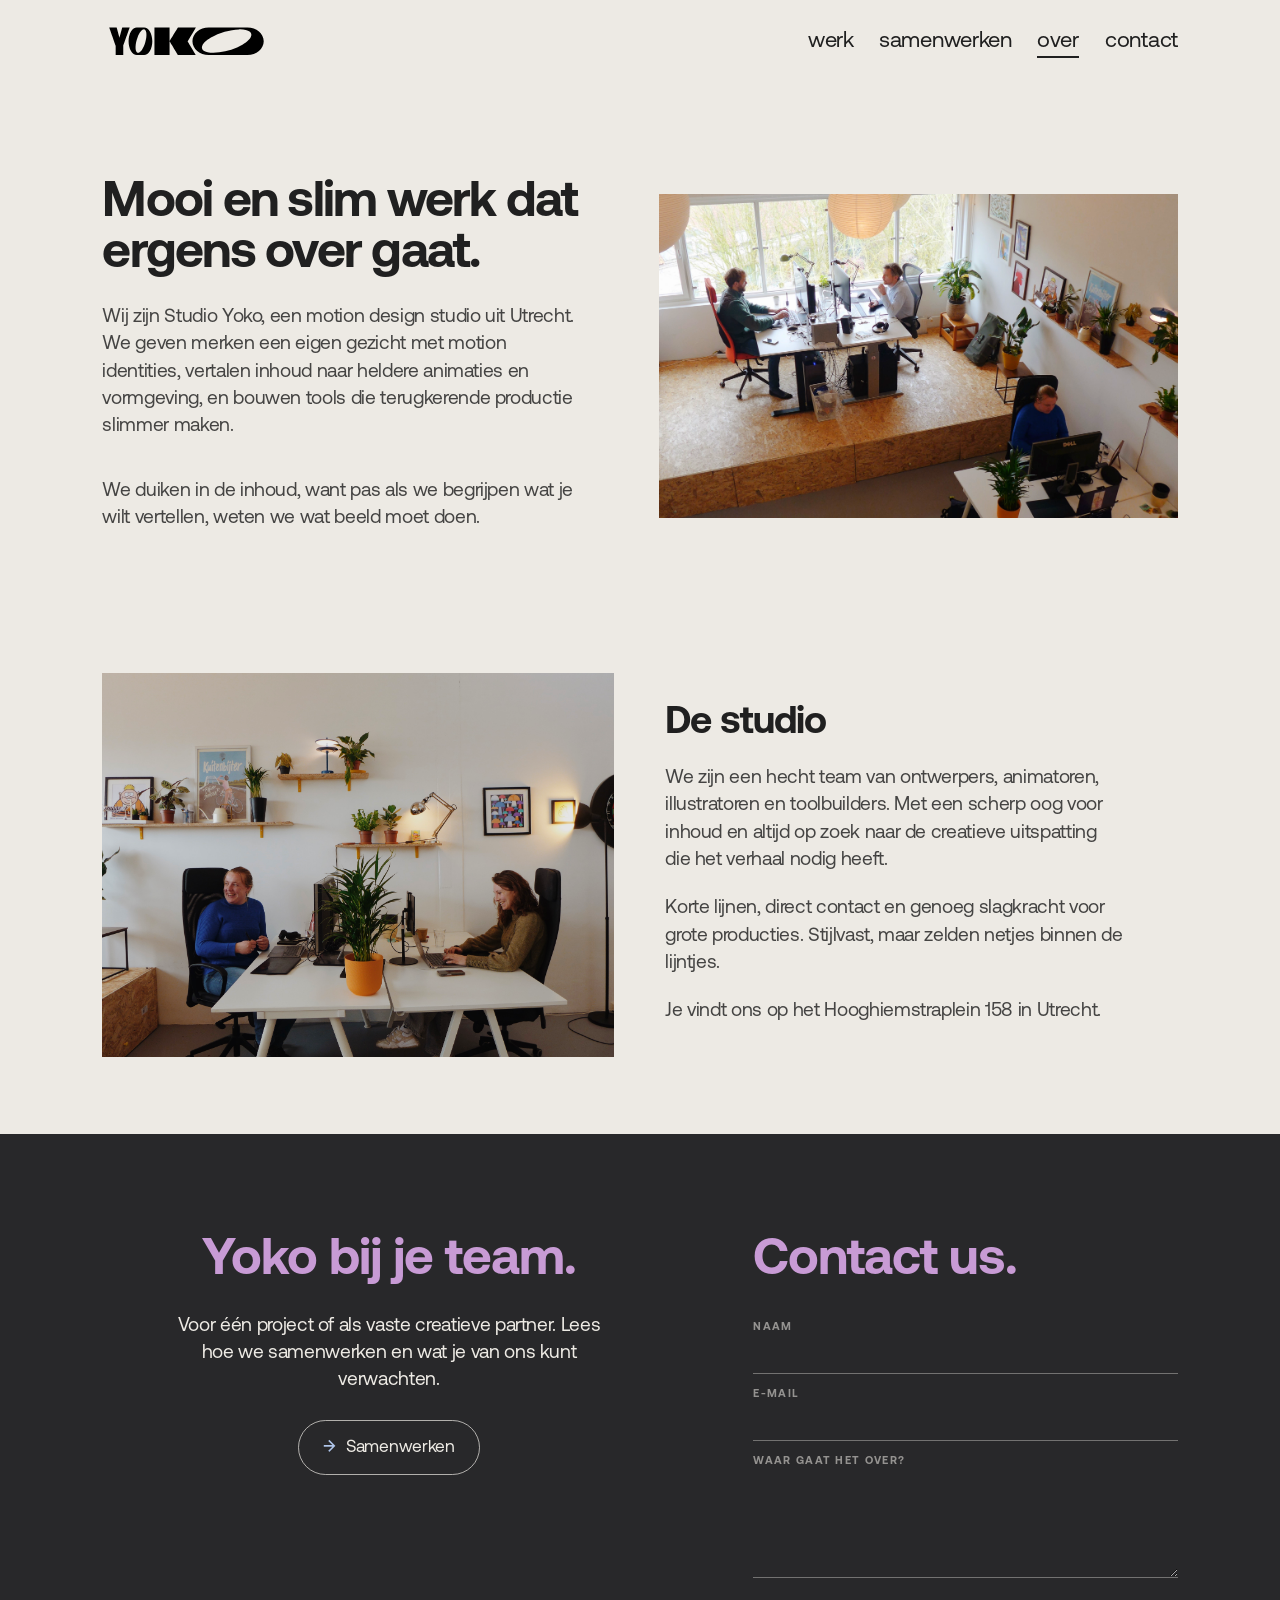
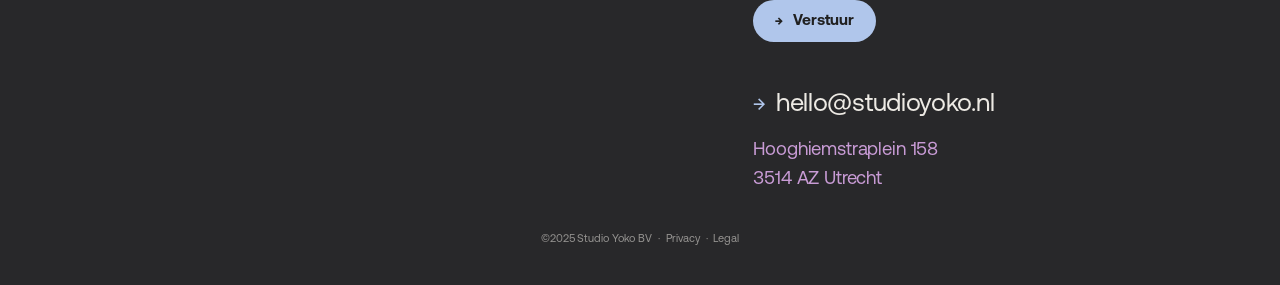
==== about.html @ 3f26e312 "Update About copy and restore shared reading size" ====
<!DOCTYPE html>
<html lang="nl">
<head>
    <meta charset="UTF-8">
    <meta name="viewport" content="width=device-width, initial-scale=1.0">
    <title>Over — Studio Yoko</title>
    <meta name="description" content="Studio Yoko is een motion design studio uit Utrecht. We maken motion identities, animaties, vormgeving en tools. Mooi en slim werk dat ergens over gaat.">
    <link rel="icon" type="image/svg+xml" href="assets/favicon.svg">
    <link rel="icon" type="image/png" href="assets/favicon.png">
    <link rel="apple-touch-icon" href="assets/apple-touch-icon.png">
    <link rel="stylesheet" href="css/style.css?v=180">
</head>
<body class="page--studio">

    <!-- ===== NAVIGATIE ===== -->
    <nav class="nav" id="nav">
        <a href="index.html" class="nav__logo"><div class="nav__logo-ani" id="navLogoAni" role="img" aria-label="Studio Yoko"></div></a>
        <div class="nav__links">
            <a href="work.html">werk</a>
            <a href="samenwerken.html">samenwerken</a>
            <a href="about.html" class="nav__link--active">over</a>
            <a href="index.html#contact">contact</a>
        </div>
        <button class="nav__toggle" id="navToggle" aria-label="Menu" aria-expanded="false"><span></span><span></span><span></span></button>
    </nav>

    <!-- ===== INTRO MET STUDIOCARROUSEL ===== -->
    <section class="reel-sub reel-sub--intro about-carousel-intro about-intro js-fade">
        <div class="reel-sub__left">
            <div class="reel-sub__intro-text">
                <h1 class="about-intro__lead">Mooi en slim werk dat ergens over gaat.</h1>
                <p>Wij zijn Studio Yoko, een motion design studio uit Utrecht. We geven merken een eigen gezicht met motion identities, vertalen inhoud naar heldere animaties en vormgeving, en bouwen tools die terugkerende productie slimmer maken.</p>
                <p>We duiken in de inhoud, want pas als we begrijpen wat je wilt vertellen, weten we wat beeld moet doen.</p>
            </div>
        </div>
        <div class="intro-collage" id="introSlideshow" aria-hidden="true">
            <img class="intro-collage__bg intro-collage__bg--saturated is-active" src="assets/team-01.jpg" alt="Studio Yoko">
            <img class="intro-collage__bg" src="assets/team-02-new.png" alt="">
            <img class="intro-collage__bg" src="assets/team-03.jpg" alt="">
            <img class="intro-collage__bg" src="assets/studio-interior-2026.png" alt="Studio Yoko werkruimte">
        </div>
    </section>

    <!-- ===== OVER STUDIO YOKO ===== -->
    <section class="studio">
        <!-- Studio Yoko: het team + waar je ons vindt -->
        <div class="studio__split js-fade">
            <div class="studio__split-img">
                <img src="assets/about-02.jpg" alt="Studio Yoko team aan het werk">
            </div>
            <div class="studio__split-text">
                <h2 class="studio__h2">De studio</h2>
                <div class="studio__body">
                    <p>We zijn een hecht team van ontwerpers, animatoren, illustratoren en toolbuilders. Met een scherp oog voor inhoud en altijd op zoek naar de creatieve uitspatting die het verhaal nodig heeft.</p>
                    <p>Korte lijnen, direct contact en genoeg slagkracht voor grote producties. Stijlvast, maar zelden netjes binnen de lijntjes.</p>
                    <p>Je vindt ons op het Hooghiemstraplein 158 in Utrecht.</p>
                </div>
            </div>
        </div>
    </section>

    <!-- ===== FOOTER: MEET THE TEAM + LET'S TALK ===== -->
    <footer class="footer" id="contact">
        <svg class="footer__ok" aria-hidden="true" viewBox="0 0 600 600" xmlns="http://www.w3.org/2000/svg">
            <circle cx="300" cy="300" r="300" fill="#2C272C"/>
            <path d="M281.479 101.464C289.079 101.464 295.908 105.402 300.534 112.716C312.429 131.282 320.69 151.423 325.426 173.139C325.757 174.601 326.087 175.952 327.409 177.527C329.391 169.763 331.264 162.112 333.356 154.348C334.127 151.31 334.898 148.047 336.33 145.234C339.855 138.37 346.684 134.545 353.733 134.545C356.156 134.545 358.579 134.995 360.892 135.895C370.805 139.833 375.871 149.96 373.118 160.874C366.84 185.853 360.451 210.832 354.063 235.924L442.067 415.842C448.786 431.144 437.992 448.36 421.581 448.585L335.119 449.26C335.009 449.26 335.009 449.26 334.898 449.26C334.458 449.26 334.127 449.26 333.797 449.26C325.536 448.81 318.267 443.409 314.852 435.645L298.551 398.739L298.992 397.276C291.833 404.59 283.242 410.328 273.219 414.266C258.019 420.23 243.37 423.268 229.162 423.268C204.269 423.268 181.029 413.704 159.992 393.338C152.282 385.799 145.784 376.235 140.937 366.446C132.456 349.231 126.289 331.003 127.39 311.199C127.61 306.698 128.161 301.973 129.703 297.697C132.456 290.046 139.506 285.432 147.105 285.432C148.097 285.432 149.088 285.545 150.189 285.657C159.331 287.12 165.83 294.096 166.491 303.548L166.711 302.985C166.931 308.499 167.702 314.237 169.024 320.088C174.751 345.967 189.4 364.983 202.727 364.983C203.829 364.983 204.82 364.871 205.811 364.646C219.91 361.383 226.298 336.066 220.02 308.161C214.292 282.282 199.643 263.266 186.316 263.266C185.215 263.266 184.223 263.379 183.232 263.604C177.945 264.841 170.566 270.805 167.702 277.331C165.389 278.344 162.856 279.019 160.212 279.019C159.111 279.019 157.899 278.906 156.688 278.681C142.479 275.531 139.726 257.753 148.868 246.051C164.178 226.585 184.334 217.359 208.675 217.246C208.785 217.246 208.785 217.246 208.895 217.246C220.681 217.246 231.695 220.622 243.48 225.797C238.854 212.858 233.237 201.718 225.527 192.042C219.469 184.503 212.861 177.864 206.472 171.001C200.194 164.362 197.991 154.573 201.185 146.472C204.71 137.695 212.53 132.069 221.672 132.069C221.672 132.069 221.672 132.069 221.782 132.069C227.84 132.069 233.017 134.32 237.532 138.483C256.807 156.261 271.677 177.189 281.81 201.606C282.471 203.181 283.131 204.644 284.563 206.107C284.563 204.756 284.453 203.406 284.453 202.056C282.911 178.54 275.642 157.049 263.085 137.245C254.164 123.293 261.213 105.29 276.743 101.914C278.395 101.577 279.937 101.464 281.479 101.464Z" fill="#DCB83E"/>
        </svg>
        <div class="footer__cols">
            <section class="footer__team js-fade" id="studio">
                <p class="footer__label">Studio</p>
                <h2 class="footer__title">Yoko bij je team.</h2>
                <p class="about-footer__copy">Voor één project of als vaste creatieve partner. Lees hoe we samenwerken en wat je van ons kunt verwachten.</p>
                <a href="samenwerken.html" class="cta-link footer__cta"><span class="cta-arrow">→</span> Samenwerken</a>
            </section>
            <section class="footer__contact">
                <p class="footer__label">Contact</p>
                <h2 class="footer__title">Contact us.</h2>
                <form class="contact-form" action="mailto:hello@studioyoko.nl" method="post" enctype="text/plain">
                    <label class="contact-form__row">
                        <span class="contact-form__label">Naam</span>
                        <input class="contact-form__input" type="text" name="naam" required autocomplete="name">
                    </label>
                    <label class="contact-form__row">
                        <span class="contact-form__label">E-mail</span>
                        <input class="contact-form__input" type="email" name="email" required autocomplete="email">
                    </label>
                    <label class="contact-form__row">
                        <span class="contact-form__label">Waar gaat het over?</span>
                        <textarea class="contact-form__input contact-form__input--area" name="bericht" rows="4" required></textarea>
                    </label>
                    <button class="contact-form__btn" type="submit">
                        <span class="cta-arrow">→</span> Verstuur
                    </button>
                </form>
                <div class="footer__info">
                    <a href="mailto:hello@studioyoko.nl" class="cta-link footer__email">
                        <span class="cta-arrow">→</span> hello@studioyoko.nl
                    </a>
                    <address class="footer__address">
                        Hooghiemstraplein 158<br>
                        3514 AZ Utrecht
                    </address>
                </div>
            </section>
        </div>
        <p class="footer__legal">©2025 Studio Yoko BV&nbsp;&nbsp;·&nbsp;&nbsp;Privacy&nbsp;&nbsp;·&nbsp;&nbsp;Legal</p>
    </footer>

    <script src="js/lottie.min.js?v=1"></script>
    <script src="js/main.js?v=51"></script>
</body>
</html>
---- css/style.css ----
@import url('nav-desktop.css?v=8');

/* ============================================================
   STUDIO YOKO — Stylesheet
   ============================================================
   FONT: Zet Aeonik-bestanden in assets/fonts/ en uncomment
   de @font-face regels hieronder. DM Sans is de fallback.
   ============================================================ */

@font-face {
    font-family: 'Aeonik';
    src: url('../assets/fonts/Aeonik-Regular.otf') format('opentype');
    font-weight: 400; font-style: normal; font-display: swap;
}
@font-face {
    font-family: 'Aeonik';
    src: url('../assets/fonts/Aeonik-Bold.otf') format('opentype');
    font-weight: 700; font-style: normal; font-display: swap;
}
/* ===== TOKENS ===== */
:root {
    --gray:   #b6b7bb;
    --dark:   #202020;
    --cream:  #edeae4;
    --dot:    #d6d2ca;
    --accent: #B0C6EB;
    --highlight: #DCB83E;
    --page-tint-opacity: 1;
    --verhaal-tint-opacity: 0;
    --systeem-tint-opacity: 0;
    --font:   'Aeonik', 'DM Sans', sans-serif;
    --font-display: 'Aeonik', var(--font);
    --type-section-title: clamp(24px, 3vw, 42px);
    --type-body: clamp(16px, 1.4vw, 21px);

    --content-max: 1920px;
    --pad-x-base: clamp(32px, 8vw, 160px);
    --pad-x-wide-base: clamp(48px, 12vw, 240px);
    --pad-x: max(var(--pad-x-base), calc((100vw - var(--content-max)) / 2 + var(--pad-x-base)));
    --pad-x-wide: max(var(--pad-x-wide-base), calc((100vw - var(--content-max)) / 2 + var(--pad-x-wide-base)));
    --grid-gap: 5px;
    --nav-pad: clamp(20px, 3vw, 40px);
}

/* ===== RESET ===== */
*, *::before, *::after { box-sizing: border-box; margin: 0; padding: 0; }
html { scroll-behavior: smooth; }
body {
    font-family: var(--font);
    background: var(--cream);
    color: var(--dark);
    overflow-x: hidden;
    overscroll-behavior-y: none;
    cursor: url('../assets/cursor-default.svg?v=3') 3 2, auto;
    -webkit-font-smoothing: antialiased;
    -moz-osx-font-smoothing: grayscale;
    width: 100%;
    position: relative;
    z-index: 0;
}
a, button, [role="button"], .work-item, .pillars__case-card, .filter-btn, .footer__photo {
    cursor: pointer;
}
::selection { background: var(--highlight); color: var(--dark); }
::-moz-selection { background: var(--highlight); color: var(--dark); }
img, video { display: block; max-width: 100%; }
address { font-style: normal; }
a { color: inherit; }
h1,
h2,
.home-work-intro__title,
.reel-sub__body--dark,
.studio__headline,
.ch__desc,
.page-handoff__title {
    font-family: var(--font-display);
    font-weight: 700;
}

/* ===== CTA LINK ===== */
.cta-link {
    display: inline-flex;
    align-items: center;
    gap: 10px;
    font-family: var(--font);
    font-size: clamp(15px, 1.2vw, 18px);
    font-weight: 500;
    letter-spacing: -0.3px;
    line-height: 1;
    color: var(--dark);
    text-decoration: none;
    white-space: nowrap;
    transition: opacity 0.2s ease;
}
.cta-link:hover { opacity: 0.55; }
.cta-arrow {
    display: inline-block;
    font-size: 0.85em;
    color: var(--accent);
    transition: transform 0.2s ease;
}
.cta-link:hover .cta-arrow { transform: translate(3px, -1px); }

/* =====================================================
   NAVIGATIE
   ===================================================== */
.nav {
    --nav-fade: 0;
    position: fixed;
    top: 0;
    left: 0;
    transform: none;
    width: 100%;
    z-index: 1000;
    padding: clamp(18px, 2vw, 28px) var(--pad-x);
    display: grid;
    grid-template-columns: auto 1fr auto;
    align-items: center;
    gap: clamp(20px, 3vw, 56px);
    background: transparent;
    border-bottom: none;
    transition: background 0.1s ease;
}
.nav__logo {
    grid-column: 1;
    display: block;
    flex-shrink: 0;
    text-decoration: none;
    transform-origin: left center;
    transition: transform 0.35s ease;
}
.nav__logo img {
    height: clamp(24px, 2.4vw, 38px);
    width: auto;
    filter: brightness(0);
    display: block;
}
/* Lottie-logo linksboven — zelfde hoogte/kleurbehandeling als het statische logo */
.nav__logo-ani {
    height: clamp(24px, 2.4vw, 38px);
    width: clamp(131px, 13.1vw, 207px);
    overflow: hidden;
    display: block;
    filter: brightness(0);
}
.nav__logo-ani svg { display: block; width: 100% !important; height: 100% !important; }
.nav__logo:hover .nav__logo-ani {
    filter: invert(78%) sepia(45%) saturate(814%) hue-rotate(5deg) brightness(90%) contrast(88%);
}
.nav--dark .nav__logo-ani { filter: brightness(0) invert(1); }
.nav--dark.is-past-hero .nav__logo-ani { filter: brightness(0); }
/* Logo faded uit bij scrollen (mobiel + desktop) */
.nav.is-collapsed .nav__logo {
    transform: scale(0.82);
}
.nav__description {
    max-width: 900px;
    opacity: var(--nav-fade);
    transition: opacity 0.1s ease;
}
.nav__headline {
    font-size: clamp(18px, 1.5vw, 26px);
    font-weight: 500;
    font-style: normal;
    line-height: 1;
    letter-spacing: -0.4px;
    color: var(--dark);
    justify-self: start;
    margin: 0 0 0 clamp(16px, 1.8vw, 28px);
    align-self: center;
    transition: opacity 0.35s ease;
}
.nav__headline--tagline {
    grid-column: 2;
    position: static;
    transform: none;
    justify-self: center;
    margin: 0;
    text-align: center;
    font-size: clamp(28px, 2.6vw, 50px);
    font-weight: 700;
    line-height: 1;
    letter-spacing: -0.045em;
    white-space: nowrap;
}
.nav--dark .nav__headline { color: var(--cream); }
/* Mee faden met de rest van de header bij scrollen */
.nav.is-collapsed .nav__headline { opacity: 0; pointer-events: none; }
.nav__links { grid-column: 3; display: flex; justify-self: end; gap: clamp(16px, 1.8vw, 28px); }
.nav__links a {
    font-family: var(--font);
    font-size: clamp(24px, 2vw, 34px);
    font-weight: 500;
    letter-spacing: -0.3px;
    color: var(--dark);
    text-decoration: none;
    opacity: 0.85;
    transition: opacity 0.15s ease;
    white-space: nowrap;
}
.nav__links a:hover { opacity: 1; }
.nav__links a.nav__link--active {
    opacity: 1 !important;
    font-weight: 700;
    text-decoration: underline;
    text-underline-offset: 4px;
    text-decoration-thickness: 2px;
}

/* Nav varianten — alleen tekstkleur flippen, balk blijft blauw */
.nav--dark {
    border-bottom-color: transparent;
}
.nav--dark .nav__logo img { filter: brightness(0) invert(1); }
.nav--dark .nav__description { color: rgba(237,234,228,0.5); }
.nav--dark .nav__links a { color: var(--cream); opacity: 0.7; }
.nav--dark .nav__links a:hover { opacity: 1; }

/* Voorbij de hero: donkere balk weg, nav transparant + donkere tekst */
.nav--dark.is-past-hero { background: transparent; }
.nav--dark.is-past-hero .nav__logo img { filter: brightness(0); }
.nav--dark.is-past-hero .nav__links a { color: var(--dark); }

/* Hamburger-knop — absoluut rechtsboven zodat 'ie het grid niet verstoort */
.nav__toggle {
    position: absolute;
    right: var(--pad-x);
    top: 50%;
    width: 44px; height: 44px;
    border: 0;
    background: transparent;
    cursor: pointer;
    padding: 10px;
    z-index: 1002;
    opacity: 0;
    transform: translateY(-50%) scale(0.8);
    transition: opacity 0.3s ease, transform 0.3s ease;
    pointer-events: none;
}
.nav__toggle span {
    display: block;
    width: 100%; height: 2px;
    background: var(--dark);
    border-radius: 2px;
    transition: transform 0.3s ease, opacity 0.2s ease;
}
.nav__toggle span + span { margin-top: 6px; }
.nav--dark .nav__toggle span { background: var(--cream); }
.nav--dark.is-past-hero .nav__toggle span { background: var(--dark); }

/* Menupaneel (fullscreen) — geldt op alle schermbreedtes zodra open */
.nav__links {
    transition: opacity 0.3s ease, transform 0.3s ease;
}
.nav.is-open .nav__links {
    position: fixed;
    inset: 0;
    display: flex;
    flex-direction: column;
    justify-content: center;
    align-items: center;
    gap: clamp(24px, 4vh, 40px);
    background: var(--cream);
    z-index: 1001;
}
.nav.is-open .nav__links a {
    font-size: clamp(28px, 6vw, 56px);
    opacity: 1;
    color: var(--dark);
}
/* Kruis-animatie */
.nav.is-open .nav__toggle span:nth-child(1) { transform: translateY(8px) rotate(45deg); }
.nav.is-open .nav__toggle span:nth-child(2) { opacity: 0; }
.nav.is-open .nav__toggle span:nth-child(3) { transform: translateY(-8px) rotate(-45deg); }
.nav.is-open .nav__toggle span { background: var(--dark); }
.nav.is-open .nav__toggle { opacity: 1; transform: translateY(-50%) scale(1); pointer-events: auto; }

/* Bij scrollen: inline links faden weg, menu-icoon fadet in */
.nav.is-collapsed .nav__links {
    opacity: 0;
    transform: translateY(-6px);
    pointer-events: none;
}
.nav.is-collapsed .nav__toggle {
    opacity: 1;
    transform: translateY(-50%) scale(1);
    pointer-events: auto;
}
.nav.is-collapsed {
    background: transparent;
    box-shadow: none;
    backdrop-filter: none;
    -webkit-backdrop-filter: none;
}
/* Open menu wint altijd van de collapse-fade */
.nav.is-open .nav__links {
    opacity: 1;
    transform: none;
    pointer-events: auto;
}

@media (max-width: 720px) {
    .nav {
        grid-template-columns: 1fr;
        padding: 16px var(--pad-x);
        align-items: center;
    }
    .nav__headline { display: none; }
    .nav__logo img { height: clamp(26px, 6.5vw, 38px); }
    /* Op mobiel altijd het icoon */
    .nav__toggle { opacity: 1; transform: translateY(-50%) scale(1); pointer-events: auto; }
    /* Inline links verborgen tenzij menu open */
    .nav__links { display: none; }
    .nav.is-open .nav__links {
        display: flex !important;
        position: fixed !important;
        inset: 0 !important;
        width: 100vw !important;
        height: 100dvh !important;
        min-height: 100svh;
        justify-self: stretch;
        justify-content: flex-start !important;
        align-items: stretch !important;
        padding: clamp(96px, 15vh, 128px) max(24px, var(--pad-x)) 40px !important;
        gap: 6px !important;
        overflow-y: auto;
        overscroll-behavior: contain;
        pointer-events: auto !important;
        background: var(--cream) !important;
    }
    .nav.is-open .nav__links a {
        display: flex;
        align-items: center;
        width: 100% !important;
        min-height: 58px;
        padding: 10px 0 !important;
        color: var(--dark) !important;
        font-size: clamp(34px, 10vw, 48px) !important;
        font-weight: 400 !important;
        line-height: 1 !important;
        letter-spacing: -0.035em;
        opacity: 1;
        pointer-events: auto;
        touch-action: manipulation;
    }
    .nav.is-open .nav__logo {
        position: relative;
        z-index: 1002;
        transform: none;
    }
    .nav.is-open .nav__logo-ani { filter: brightness(0); }
    .nav.is-open .nav__toggle span { background: var(--dark); }
}

/* =====================================================
   INTRO TEKST (boven reel)
   ===================================================== */
.site-intro { display: none; }

/* =====================================================
   SHOWREEL
   ===================================================== */
.reel {
    padding: clamp(72px, 9vw, 110px) var(--pad-x) 0;   /* zelfde breedte als de tabellen eronder */
    background: var(--cream);
    line-height: 0;
    position: relative;
    z-index: 0;
}
.page-flow {
    position: relative;
    z-index: 1;
    background: var(--cream);
}
.page--home .reel,
.page--home .page-flow {
    background:
        linear-gradient(
            rgba(176, 198, 235, var(--page-tint-opacity)),
            rgba(176, 198, 235, var(--page-tint-opacity))
        ),
        var(--cream);
    box-shadow: 0 0 0 100vmax rgba(176, 198, 235, var(--page-tint-opacity));
    clip-path: inset(0 -100vmax);
}
.reel__video {
    width: 100%;
    aspect-ratio: 16 / 9;                    /* zoveel mogelijk 16:9 */
    height: auto;
    max-height: 82svh;
    object-fit: cover;
    display: block;
    background: #111;
    border-radius: 0;
    opacity: 0;
    transition: opacity 1.4s ease;
}
@media (max-width: 640px) {
    .reel { padding-top: clamp(64px, 16vw, 88px); }
    .reel__video { max-height: 62svh; }
}
.reel__video.is-playing { opacity: 1; }

/* =====================================================
   REEL SUBTEKST (direct onder video)
   ===================================================== */
.reel-sub {
    background: transparent;
    padding: clamp(48px, 7vw, 96px) var(--pad-x);
    display: grid;
    grid-template-columns: 1fr 1fr;
    gap: clamp(56px, 9vw, 140px);
    align-items: start;
}
.reel-sub__left { display: flex; flex-direction: column; gap: clamp(20px, 2.5vw, 32px); }
.reel-sub__right { padding-top: 6px; }
.reel-sub--single {
    display: block;
    padding-top: clamp(40px, 5vw, 72px);
    padding-bottom: clamp(40px, 5vw, 72px);
}
.reel-sub--single {
    padding-top: clamp(56px, 8vw, 120px);
}
.reel-sub--single .reel-sub__body--dark {
    font-size: clamp(17px, 1.7vw, 26px);
    font-weight: 500;
    line-height: 1.3;
    letter-spacing: -0.4px;
    color: var(--dark);
    max-width: 30ch;
}
.reel-sub--center {
    text-align: center;
    transform: scale(var(--intro-scale, 1));
    transform-origin: top center;
    will-change: transform;
}
.reel-sub--center .reel-sub__body--dark {
    max-width: 26ch;
    margin: 0 auto;
    line-height: var(--intro-lh, 1.3);
}
.reel-sub__sub {
    font-size: clamp(16px, 1.6vw, 24px);
    font-style: italic;
    font-weight: 500;
    color: var(--dark);
    opacity: 0.7;
    margin-top: 14px;
}
.reel-sub__meta {
    font-size: clamp(14px, 1.1vw, 17px);
    line-height: 1.5;
    color: rgba(32,32,32,0.6);
    max-width: 60ch;
    margin: 20px auto 0;
}
.reel-sub__tags--center {
    justify-content: center;
    margin-top: 22px;
}

/* ===== Intro: tekst links (op kolom-lijn) + speelse foto-collage rechts ===== */
.reel-sub--intro {
    grid-template-columns: minmax(0, 1fr) minmax(0, 1fr);
    gap: clamp(32px, 3vw, 56px);
    align-items: center;
    text-align: left;
    padding-inline: var(--pad-x);
    padding-top: clamp(48px, 6vw, 96px);
    padding-bottom: clamp(48px, 6vw, 96px);
}
.reel-sub--intro .reel-sub__left {
    gap: clamp(12px, 1.2vw, 18px);
}
.reel-sub--intro .reel-sub__body--dark {
    font-size: clamp(40px, 3.6vw, 68px);
    font-weight: 700;
    line-height: 0.94;
    letter-spacing: clamp(-3.5px, -0.22vw, -1.5px);
    color: var(--dark);
    max-width: none;
    margin: 0;
    white-space: nowrap;
}
.reel-sub__intro-text {
    margin-top: 0;
    max-width: 58ch;
}
.reel-sub__intro-text p {
    font-size: clamp(17px, 1.3vw, 21px);
    font-weight: 400;
    line-height: 1.45;
    color: rgba(32,32,32,0.62);
    margin: 0;
}
.reel-sub__intro-text p + p { margin-top: 0.75em; }
.reel-sub--intro .reel-sub__sub { margin-top: 4px; }
.reel-sub--intro .reel-sub__meta { margin: 8px 0 0; max-width: 46ch; }
.reel-sub--intro .reel-sub__tags { margin-top: 10px; }

.intro-collage {
    position: relative;
    width: 100%;
}
.intro-collage {
    position: relative;
    width: 100%;
    margin-left: auto;
    aspect-ratio: 16 / 10;
}
/* Slideshow: gestapelde foto's die om de paar seconden crossfaden */
.intro-collage__bg {
    position: absolute;
    inset: 0;
    width: 100%;
    height: 100%;
    object-fit: cover;
    border-radius: 0;
    display: block;
    opacity: 0;
    transition: opacity 1s ease;
}
.intro-collage__bg--saturated { filter: saturate(1.4) brightness(1.08); }
.intro-collage__bg.is-active { opacity: 1; }
@media (max-width: 720px) {
    .reel-sub--intro {
        grid-template-columns: 1fr;
        gap: clamp(32px, 9vw, 48px);
        padding-top: clamp(20px, 6vw, 28px);
        padding-bottom: clamp(40px, 10vw, 56px);
    }
    .reel-sub--intro .reel-sub__body--dark { white-space: normal; }
    .intro-collage { max-width: 600px; }
    .intro-collage__p--2 { left: 0; }
}
.reel-sub--headline {
    display: flex;
    align-items: center;
    justify-content: center;
    padding: clamp(64px, 8vw, 120px) var(--pad-x) clamp(8px, 1vw, 16px);
    text-align: center;
}
.reel-sub--headline .reel-sub__body--dark {
    max-width: none;
    margin: 0;
    font-size: clamp(34px, 6vw, 110px);
    font-weight: 700;
    line-height: 0.9;
    letter-spacing: clamp(-7px, -0.4vw, -2px);
    white-space: nowrap;
}

/* Wij werken voor — vlak boven contact */
.worked-for {
    padding: clamp(40px, 6vw, 80px) var(--pad-x);
    background: var(--cream);
}
.worked-for--logos {
    padding-top: clamp(56px, 7vw, 112px);
    padding-bottom: clamp(56px, 7vw, 112px);
    background: var(--dark);
}
.worked-for__title {
    margin: 0 0 clamp(32px, 5vw, 80px);
    color: #B0C6EB;
    font-size: clamp(36px, 5vw, 80px);
    font-weight: 700;
    line-height: 1;
    letter-spacing: -0.035em;
}
.worked-for__logos {
    display: block;
    width: 100%;
    height: auto;
}
.worked-for__logos-mobile { display: none; }
.worked-for .reel-sub__for-label {
    font-size: 11px;
    margin-bottom: 16px;
}
.worked-for--center { text-align: center; }
.worked-for--center .reel-sub__tags { justify-content: center; }

/* Pillar cases grids */
.pillars__cases--2 { grid-template-columns: repeat(2, 1fr); }
.pillars__cases--3 { grid-template-columns: repeat(3, 1fr); }
.pillars__cases--4 { grid-template-columns: repeat(4, 1fr); }
@media (max-width: 900px) {
    .pillars__cases--4 { grid-template-columns: repeat(2, 1fr); }
}
@media (max-width: 720px) {
    .pillars__cases--2,
    .pillars__cases--3,
    .pillars__cases--4 { grid-template-columns: 1fr; }
    .pillars__row { grid-template-columns: 1fr; gap: 20px; }
    .pillars__row--flip .pillars__intro { order: -1; }
}
.reel-sub__text {
    font-size: clamp(28px, 3.4vw, 56px);
    font-weight: 600;
    letter-spacing: -1.5px;
    line-height: 1.05;
    color: var(--dark);
    max-width: 28ch;
    margin: 0;
}
.reel-sub__body {
    font-size: clamp(17px, 1.4vw, 22px);
    line-height: 1.55;
    color: rgba(32,32,32,0.72);
}
.reel-sub__body--dark {
    color: rgba(32,32,32,0.6);
    max-width: 72ch;
    margin: 0;
}
.reel-sub__for-label {
    font-size: 10px;
    font-weight: 600;
    letter-spacing: 0.12em;
    text-transform: uppercase;
    color: var(--dark);
    opacity: 0.55;
    margin-top: clamp(32px, 4vw, 56px);
    margin-bottom: 12px;
}
.reel-sub__tags {
    display: flex;
    flex-wrap: wrap;
    gap: 8px;
}
.reel-sub__tag {
    font-size: clamp(12px, 0.9vw, 14px);
    font-weight: 500;
    color: var(--dark);
    background: var(--accent);
    border: 1px solid var(--accent);
    border-radius: 99px;
    padding: 6px 14px;
    white-space: nowrap;
}
@media (max-width: 640px) {
    .reel-sub {
        grid-template-columns: 1fr;
        gap: 32px;
        align-items: start;
    }
}

/* Word-pop span — inline-block zodat transform werkt */
.word-pop {
    display: inline-block;
    will-change: transform;
    transition: transform 0.05s linear;
}

/* Word-chips binnen de subtekst — dimmed naar zwart */
.reel-sub .word-chip {
    color: rgba(32, 32, 32, 0.18);
}
.reel-sub .word-chip.is-lit {
    color: var(--dark);
}
/* Word-voor-word reveal — dim → op tijdens scrollen */
.js-word-reveal .word-chip {
    color: rgba(32, 32, 32, 0.16);
    transition: color 0.5s cubic-bezier(0.16, 1, 0.3, 1);
}
.js-word-reveal .word-chip.is-lit {
    color: var(--dark);
}

/* =====================================================
   DRIE PIJLERS (na eerste 4 cases)
   ===================================================== */
.reel-caption {
    background: transparent;
    padding: clamp(56px, 7vw, 104px) var(--pad-x);
    position: relative;
}
.reel-caption__heading {
    font-size: 11px;
    font-weight: 600;
    letter-spacing: 0.1em;
    text-transform: uppercase;
    color: rgba(32,32,32,0.4);
    margin-bottom: clamp(28px, 3vw, 40px);
}

.reel-timeline {
    list-style: none;
    margin: 0; padding: 0;
    display: grid;
    grid-template-columns: repeat(3, 1fr);
    gap: clamp(24px, 4vw, 56px);
}

.reel-timeline__item {
    display: flex;
    flex-direction: column;
    gap: 12px;
    padding-top: clamp(24px, 3vw, 40px);
    position: relative;
    opacity: 0.12;
    transform: translateY(10px);
    transition: opacity 0.55s cubic-bezier(0.16, 1, 0.3, 1),
                transform 0.55s cubic-bezier(0.16, 1, 0.3, 1);
}
/* Dim background track line per item */
.reel-timeline__item::after {
    content: '';
    position: absolute;
    top: 0; left: 0;
    width: 100%;
    height: 1px;
    background: rgba(32,32,32,0.12);
}
/* Animated fill line per item — draws left→right when lit */
.reel-timeline__item::before {
    content: '';
    position: absolute;
    top: 0; left: 0;
    width: 0%;
    height: 2px;
    background: var(--dark);
    transition: width 0.7s cubic-bezier(0.16, 1, 0.3, 1);
    z-index: 1;
}
.reel-timeline__item.is-lit {
    opacity: 1;
    transform: translateY(0);
}
.reel-timeline__item.is-lit::before {
    width: 100%;
}

/* Header: nummer + label op één lijn */
.reel-timeline__header {
    display: flex;
    align-items: baseline;
    gap: 10px;
}

/* Step number — groter, zelfde lijn als label */
.reel-timeline__num {
    font-size: clamp(16px, 1.4vw, 22px);
    font-weight: 500;
    letter-spacing: -0.3px;
    line-height: 1;
    color: var(--dark);
    opacity: 0.35;
}

/* Heading — medium */
.reel-timeline__label {
    font-size: clamp(13px, 1.2vw, 18px);
    font-weight: 600;
    letter-spacing: 0.04em;
    line-height: 1.2;
    color: var(--dark);
    text-transform: uppercase;
    opacity: 0.5;
}

/* Description text — groot, dit is de hoofdtekst */
.reel-timeline__text {
    font-size: clamp(22px, 2.8vw, 44px);
    font-weight: 500;
    letter-spacing: -1.2px;
    line-height: 1.08;
    color: var(--dark);
    margin: 0;
}

/* Full connecting track line (behind fill) */
.reel-timeline__track {
    display: none;
}
.reel-timeline__track-fill {
    height: 2px;
    margin-top: -0.5px;
    background: var(--dark);
    width: 0%;
    transition: width 0.15s linear;
}

/* Werk grid doorloop zonder header herhaling */
.work--cont {
    padding-top: 0;
    background: transparent;
}
.work--cont .work__grid {
    padding-top: 0;
    padding-bottom: clamp(72px, 10vw, 140px);
}

@media (max-width: 720px) {
    .reel-timeline {
        grid-template-columns: 1fr;
        gap: 0;
    }
    .reel-timeline__item {
        padding: clamp(24px, 4vw, 40px) 0;
        gap: 8px;
    }
    .reel-timeline__item:last-child::after {
        display: none;
    }
    .reel-timeline__track { display: none; }
    .reel-timeline__text { font-size: clamp(22px, 6vw, 36px); }
}

/* =====================================================
   WORK GRID
   ===================================================== */
.work {
    background: transparent;
    padding-top: var(--grid-gap);
}

/* Header boven grid (homepage) */
.work__header {
    display: flex;
    align-items: center;
    justify-content: space-between;
    padding: clamp(40px, 5vw, 72px) var(--pad-x) clamp(20px, 2vw, 28px);
    background: transparent;
}
.work__label {
    font-size: 11px;
    font-weight: 500;
    text-transform: uppercase;
    letter-spacing: 0.12em;
    color: var(--dark);
    opacity: 0.4;
}
.work__all-link {
    color: var(--dark) !important;
    font-size: 14px;
    opacity: 0.5;
    transition: opacity 0.15s ease;
}
.work__all-link:hover { opacity: 1; }

/* Grid */
.work__grid {
    display: grid;
    grid-template-columns: repeat(12, 1fr);
    column-gap: clamp(16px, 2vw, 28px);
    row-gap: clamp(40px, 5vw, 72px);
    padding: 0 var(--pad-x) clamp(32px, 4vw, 56px);
    background: transparent;
}

/* Werk pagina */
.work--page { padding-top: 0; }
.work__grid--all { padding-top: 0; }

/* Work items */
.work-item {
    grid-column: span 12;
    display: block;
    text-decoration: none;
    color: var(--dark);
    cursor: pointer;
    position: relative;
}

.work-item__media {
    position: relative;
    overflow: hidden;
    background: var(--dark);
    width: 100%;
}
.work-item__media::before {
    content: "🚧";
    position: absolute;
    inset: 0;
    display: flex;
    align-items: center;
    justify-content: center;
    font-size: clamp(48px, 6vw, 96px);
    color: var(--accent);
    background: repeating-linear-gradient(45deg, rgba(0,0,0,0.06) 0 14px, rgba(0,0,0,0) 14px 28px);
    z-index: 0;
}

/* Aspect ratios — uniform per rij zodat items netjes uitlijnen */
.work-item[data-size="full"]   .work-item__media { aspect-ratio: 16/7; }
.work-item[data-size="large"]  .work-item__media { aspect-ratio: 16/9; }
.work-item[data-size="medium"] .work-item__media { aspect-ratio: 16/9; }
.work-item[data-size="small"]  .work-item__media { aspect-ratio: 16/9; }

.work-item__img {
    position: absolute;
    left: 0; right: 0;
    top: -10%;
    width: 100%; height: 120%;
    object-fit: cover;
    transform: translate3d(0, var(--parallax-y, 0), 0);
    will-change: transform;
    transition: transform 0.1s linear, filter 0.35s ease;
}

.work-item__logo {
    position: absolute;
    top: 16px; left: 16px;
    width: 38%;
    max-width: 130px;
    z-index: 2;
    filter: brightness(0) invert(1);
    pointer-events: none;
}

.work-item__img-placeholder {
    position: absolute; inset: 0;
    background: #2a2a2a;
    display: flex; align-items: flex-end;
    padding: 20px;
    color: rgba(182,183,187,0.15);
    font-size: 11px;
    font-weight: 500;
    text-transform: uppercase;
    letter-spacing: 0.1em;
}

/* Video preview op hover */
.work-item__video {
    position: absolute;
    left: 0; right: 0;
    top: -10%;
    width: 100%; height: 120%;
    object-fit: cover;
    opacity: 0;
    transform: translate3d(0, var(--parallax-y, 0), 0);
    will-change: transform;
    transition: opacity 0.5s ease, transform 0.1s linear, filter 0.35s ease;
    pointer-events: none;
}
.work-item.video-ready:hover .work-item__video { opacity: 1; }
.work-item.video-autoplay .work-item__video { opacity: 1 !important; }
/* Video-autoplay items tonen nu ook de thumbnail als fallback */

/* Kleur-overlay op hover */
.work-item__overlay {
    position: absolute; inset: 0;
    opacity: 0;
    transition: opacity 0.35s ease;
    background: linear-gradient(180deg, rgba(0,0,0,0) 45%, rgba(0,0,0,0.55) 100%);
    pointer-events: none;
    z-index: 1;
}
/* Geen extra kleur-overlay of aparte hover-scale → gelijk aan de homepage-cases
   (beeld blijft zichtbaar, alleen de scrim + tekst, beweging via tile-magnet) */


/* Info als overlay onderin de thumbnail — verschijnt bij hover */
.work-item__info {
    position: absolute; inset: 0;
    display: flex; align-items: flex-end;
    padding: clamp(14px, 1.6vw, 24px);
    background: linear-gradient(to top, rgba(0,0,0,0.8) 0%, rgba(0,0,0,0.3) 55%, rgba(0,0,0,0) 100%);
    opacity: 0;
    transition: opacity 0.3s ease;
    pointer-events: none;
    z-index: 2;
}
.work-item:hover .work-item__info { opacity: 1; }
.work-item__title,
.work-item__summary {
    color: #fff;
    font-size: clamp(13px, 1.05vw, 16px);
    line-height: 1.4;
    letter-spacing: -0.1px;
    max-width: 42ch;
    transform: translateY(8px);
    transition: transform 0.3s ease;
}
.work-item:hover .work-item__title,
.work-item:hover .work-item__summary { transform: translateY(0); }
.work-item__client {
    font-size: clamp(12px, 0.9vw, 14px);
    color: #fff;
    opacity: 0.7;
    letter-spacing: -0.1px;
}
/* Opdrachtgever-label onder de case (altijd zichtbaar) */
.work-item__label {
    display: block;
    margin-top: 12px;
    font-size: clamp(15px, 1.15vw, 19px);
    font-weight: 400;
    line-height: 1.32;
    color: var(--dark);
    opacity: 0.76;
    letter-spacing: -0.1px;
    transition: opacity 0.2s ease;
}
.work-item__label strong { font-weight: 700; }
.work-item:hover .work-item__label { opacity: 1; }

/* Desktop column spans */
@media (min-width: 768px) {
    .work-item[data-size="full"]   { grid-column: span 12; }
    .work-item[data-size="large"]  { grid-column: span 6; }
    .work-item[data-size="medium"] { grid-column: span 6; }
    .work-item[data-size="small"]  { grid-column: span 6; }
}

/* =====================================================
   WORK PAGE HEADER + FILTERS
   ===================================================== */
.page-header {
    background: transparent;
    padding: clamp(120px, 16vw, 220px) var(--pad-x) clamp(40px, 4vw, 64px);
    display: flex;
    align-items: flex-end;
    justify-content: space-between;
    gap: 24px;
    flex-wrap: wrap;
    border-bottom: 1px solid rgba(182,183,187,0.08);
}
.page-header__title {
    font-size: clamp(56px, 10vw, 152px);
    font-weight: 500;
    letter-spacing: -4px;
    line-height: 0.9;
    color: var(--dark);
    opacity: 0.9;
}
/* =====================================================
   OVER / STUDIO PAGINA — consistent met home & work
   ===================================================== */
.studio {
    padding: clamp(88px, 10vw, 140px) var(--pad-x) clamp(48px, 6vw, 88px);
    display: flex;
    flex-direction: column;
    gap: clamp(44px, 5.5vw, 90px);
}
.studio__intro {
    display: grid;
    grid-template-columns: 1fr 1fr;
    gap: clamp(40px, 6vw, 100px);
    align-items: center;
}
.about-carousel-intro {
    padding-top: clamp(120px, 14vw, 200px);
}
.page--studio .studio {
    padding-top: clamp(44px, 5vw, 76px);
}
.studio__intro--text-only {
    grid-template-columns: minmax(0, 820px);
}
.studio__label {
    font-size: clamp(11px, 0.9vw, 13px);
    font-weight: 700;
    letter-spacing: 0.16em;
    text-transform: uppercase;
    color: var(--dark);
    opacity: 0.5;
    margin: 0 0 clamp(20px, 2vw, 30px);
}
.studio__headline {
    font-size: clamp(26px, 3.2vw, 46px);
    font-weight: 600;
    line-height: 1.08;
    letter-spacing: -0.03em;
    color: var(--dark);
    margin: 0 0 clamp(22px, 2.4vw, 34px);
}
.studio__body p {
    font-size: clamp(16px, 1.4vw, 21px);
    line-height: 1.6;
    letter-spacing: -0.01em;
    color: rgba(32,32,32,0.62);
    margin: 0;
}
.studio__body p + p { margin-top: 1.1em; }
.studio__img img {
    width: 100%;
    aspect-ratio: 1 / 1;
    object-fit: cover;
    display: block;
    border-radius: 0;
    filter: saturate(1.2);
}
/* Expertise-grid (samenwerken) */
.exp-grid {
    display: grid;
    grid-template-columns: repeat(3, 1fr);
    gap: clamp(14px, 1.6vw, 26px);
}
.exp-card {
    background: #fff;
    border-radius: 16px;
    padding: clamp(22px, 2.2vw, 34px);
    box-shadow: 0 10px 28px rgba(0,0,0,0.05);
    transition: transform 0.3s cubic-bezier(0.2,0.8,0.2,1), box-shadow 0.3s ease;
}
.exp-card:hover { transform: translateY(-5px); box-shadow: 0 18px 40px rgba(0,0,0,0.09); }
.exp-card h3 {
    font-size: clamp(18px, 1.5vw, 23px);
    font-weight: 600;
    letter-spacing: -0.02em;
    margin-bottom: 10px;
}
.exp-card p {
    font-size: clamp(14px, 1.05vw, 16px);
    line-height: 1.5;
    color: rgba(32,32,32,0.6);
}
@media (max-width: 860px) { .exp-grid { grid-template-columns: 1fr 1fr; } }
@media (max-width: 560px) { .exp-grid { grid-template-columns: 1fr; } }
/* Vier kaarten op één rij (desktop) */
.exp-grid--4 { grid-template-columns: repeat(4, 1fr); }
@media (max-width: 1000px) { .exp-grid--4 { grid-template-columns: 1fr 1fr; } }
@media (max-width: 560px)  { .exp-grid--4 { grid-template-columns: 1fr; } }
/* Plain tekst-grid (geen kaart-fill) */
.plain-grid {
    display: grid;
    grid-template-columns: repeat(3, 1fr);
    gap: clamp(24px, 3vw, 52px);
}
.plain-item h3 {
    font-size: clamp(18px, 1.5vw, 23px);
    font-weight: 600;
    letter-spacing: -0.02em;
    margin-bottom: 10px;
}
.plain-item p {
    font-size: clamp(15px, 1.1vw, 17px);
    line-height: 1.55;
    color: rgba(32,32,32,0.62);
}
@media (max-width: 820px) { .plain-grid { grid-template-columns: 1fr 1fr; } }
@media (max-width: 540px) { .plain-grid { grid-template-columns: 1fr; } }
.studio__body--wide { max-width: 64ch; }
.studio__body--wide p + p { margin-top: 1em; }
.studio__body--wide strong { font-weight: 600; }

/* Split-rijen: afbeelding naast tekst, alternerend */
.studio__split {
    display: grid;
    grid-template-columns: 1fr 1fr;
    gap: clamp(28px, 4vw, 72px);
    align-items: center;
}
.studio__split--rev .studio__split-img  { order: 2; }
.studio__split--rev .studio__split-text { order: 1; }
.studio__split--text-right .studio__split-text {
    justify-self: end;
    text-align: right;
}
.studio__split--text-right .studio__body { margin-left: auto; }
.studio__split-img img {
    width: 100%;
    aspect-ratio: 4 / 3;
    object-fit: cover;
    display: block;
    border-radius: 0;
    filter: saturate(1.2);
}
.studio__split-text .studio__h2 { margin-bottom: clamp(14px, 1.6vw, 22px); }
.studio__split-text .studio__body { max-width: 46ch; }
/* Tekst-blokken onder de intro */
.studio__block {
    max-width: 1100px;
}
.studio__block--text { max-width: 820px; }
.studio__h2 {
    font-size: var(--type-section-title);
    font-weight: 700;
    letter-spacing: -0.03em;
    line-height: 1.05;
    color: var(--dark);
    margin: 0 0 clamp(18px, 2vw, 28px);
}
/* "Wie we zijn"-aanhef even groot als "Wat we doen" */
.about-carousel-intro .reel-sub__body--dark {
    font-size: var(--type-section-title);
    font-weight: 700;
    line-height: 1.05;
    letter-spacing: -0.03em;
}
.studio__lead {
    font-size: clamp(17px, 1.5vw, 22px);
    line-height: 1.5;
    color: rgba(32,32,32,0.62);
    margin: 0 0 clamp(28px, 3vw, 44px);
    max-width: 60ch;
}
/* Drie speelse verticale kaarten, volle breedte */
.studio__block--wide { max-width: none; }
.studio__does {
    display: grid;
    grid-template-columns: repeat(3, 1fr);
    gap: clamp(16px, 2vw, 32px);
    align-items: start;
}
.studio__do {
    display: flex;
    flex-direction: column;
    background: #fff;
    border-radius: 20px;
    padding: clamp(14px, 1.4vw, 20px);
    text-decoration: none;
    color: var(--dark);
    box-shadow: 0 12px 34px rgba(0,0,0,0.06);
    transition: transform 0.3s cubic-bezier(0.2,0.8,0.2,1), box-shadow 0.3s ease;
}
/* Speelse stagger: middelste kaart iets lager, buitenste licht gekanteld */
.studio__do:nth-child(2) { margin-top: clamp(26px, 3.5vw, 64px); }
.studio__do:nth-child(1) { transform: rotate(-1.2deg); }
.studio__do:nth-child(3) { transform: rotate(1.2deg); }
.studio__do:hover { transform: rotate(0deg) translateY(-6px); box-shadow: 0 20px 44px rgba(0,0,0,0.1); }
.studio__do-visual {
    position: relative;
    overflow: hidden;
    border-radius: 12px;
    aspect-ratio: 4 / 3;
    background: #e3e0d9;
}
.studio__do-visual video,
.studio__do-visual img {
    position: absolute; inset: 0;
    width: 100%; height: 100%;
    object-fit: cover;
    display: block;
    transition: transform 0.5s cubic-bezier(0.2,0.8,0.2,1);
}
.studio__do:hover .studio__do-visual video,
.studio__do:hover .studio__do-visual img { transform: scale(1.05); }
.studio__do-visual--ph {
    display: flex;
    align-items: flex-end;
    padding: clamp(16px, 2vw, 26px);
}
.studio__do-ph-label {
    color: rgba(255,255,255,0.55);
    font-size: clamp(11px, 0.9vw, 13px);
    font-weight: 500;
    letter-spacing: 0.06em;
    text-transform: uppercase;
}
.studio__do-text {
    display: flex;
    flex-direction: column;
    gap: 8px;
    padding: clamp(16px, 1.4vw, 22px) clamp(8px, 0.8vw, 12px) clamp(8px, 0.8vw, 12px);
}
.studio__do h3 {
    font-size: clamp(19px, 1.6vw, 25px);
    font-weight: 600;
    letter-spacing: -0.02em;
}
.studio__do p {
    font-size: clamp(14px, 1.05vw, 16px);
    line-height: 1.5;
    color: rgba(32,32,32,0.6);
}
.studio__do-cta {
    font-size: clamp(13px, 1vw, 15px);
    font-weight: 500;
    color: var(--dark);
    margin-top: 6px;
    transition: opacity 0.2s ease;
}
.studio__do:hover .studio__do-cta { opacity: 0.6; }
@media (max-width: 860px) {
    .studio__does { grid-template-columns: 1fr; gap: clamp(16px, 4vw, 24px); }
    .studio__do:nth-child(1),
    .studio__do:nth-child(2),
    .studio__do:nth-child(3) { margin-top: 0; transform: none; }
}
@media (max-width: 760px) {
    .studio__intro { grid-template-columns: 1fr; gap: clamp(28px, 6vw, 48px); }
    .studio__split { grid-template-columns: 1fr; gap: clamp(18px, 5vw, 32px); }
    .studio__split--rev .studio__split-img  { order: 1; }
    .studio__split--rev .studio__split-text { order: 2; }
    .studio__split--text-right .studio__split-text { text-align: left; }
    .studio__split--text-right .studio__body { margin-left: 0; }
}

/* Work-header: grote filterknoppen + categorie-tekst, links uitgelijnd */
.page-header--work {
    padding-top: clamp(96px, 12vw, 168px);
    justify-content: flex-start;
}
.page-header__left {
    display: flex;
    flex-direction: column;
    gap: clamp(18px, 2vw, 30px);
}
.page-header--work .filter-btn {
    font-size: clamp(16px, 1.5vw, 22px);
    padding: 12px 26px;
}
.page-header__desc {
    margin: 0;
    max-width: 34ch;
    font-size: clamp(18px, 1.7vw, 27px);
    font-weight: 400;
    line-height: 1.28;
    letter-spacing: -0.01em;
    color: rgba(32,32,32,0.72);
}

/* Work page: thumbs steken over de bovenrand van het witte vlak */
.page--work .page-header {
    padding-bottom: clamp(28px, 3vw, 48px);
    border-bottom: none;
}
.work--page {
    background: transparent;
}
.work--page .work__grid {
    margin-top: 0;
    background: transparent;
}

.filters {
    display: flex;
    gap: 6px;
    flex-wrap: wrap;
    align-items: center;
    padding-bottom: 6px;
}
.filter-btn {
    font-family: var(--font);
    font-size: 12px;
    font-weight: 500;
    letter-spacing: -0.15px;
    padding: 7px 16px;
    border-radius: 99px;
    border: 1px solid rgba(32,32,32,0.15);
    background: transparent;
    color: rgba(32,32,32,0.45);
    cursor: pointer;
    transition: all 0.15s ease;
}
.filter-btn:hover {
    border-color: rgba(32,32,32,0.3);
    color: var(--dark);
}
.filter-btn--active {
    background: var(--gray);
    color: var(--dark);
    border-color: var(--gray);
    opacity: 1;
}

.work-item.is-hidden { display: none; }

/* =====================================================
   ABOUT STRIP
   ===================================================== */
.about {
    position: relative;
    background: var(--dark);
    display: grid;
    grid-template-columns: 1fr 340px;
    gap: clamp(48px, 7vw, 96px);
    padding: clamp(72px, 9vw, 140px) var(--pad-x);
    align-items: center;
    border-top: 1px solid rgba(182,183,187,0.08);
}

.about__reel {
    position: relative;
    width: 100%;
    aspect-ratio: 16/9;
    overflow: hidden;
    cursor: pointer;
    background: #191919;
}
.about__reel video, .about__reel img {
    width: 100%; height: 100%; object-fit: cover;
}
.about__reel-placeholder {
    width: 100%; height: 100%;
    background: #171717;
    display: flex; align-items: center; justify-content: center;
}
.play-btn {
    width: 60px; height: 60px;
    display: flex; align-items: center; justify-content: center;
    border: 1px solid rgba(237,234,228,0.2);
    border-radius: 50%;
    transition: border-color 0.2s ease, transform 0.2s ease;
}
.about__reel:hover .play-btn {
    border-color: rgba(237,234,228,0.5);
    transform: scale(1.08);
}

.about__content { }
.about__label {
    font-size: 11px;
    font-weight: 500;
    text-transform: uppercase;
    letter-spacing: 0.12em;
    color: var(--cream);
    opacity: 0.35;
    margin-bottom: 20px;
}
.about__title {
    font-size: clamp(22px, 2.4vw, 34px);
    font-weight: 500;
    letter-spacing: -0.7px;
    line-height: 1.15;
    color: var(--cream);
    margin-bottom: 24px;
}
.about__text {
    font-size: 15px;
    font-weight: 400;
    letter-spacing: -0.15px;
    line-height: 1.6;
    color: var(--cream);
    opacity: 0.5;
    margin-bottom: 32px;
}
.about__cta { color: var(--cream); opacity: 0.75; }
.about__cta:hover { opacity: 1; }

/* =====================================================
   FOOTER
   ===================================================== */
.footer {
    background: #28282a;
    padding: clamp(64px, 8vw, 128px) var(--pad-x) clamp(28px, 3vw, 48px);
    border-top: none;
    display: flex;
    flex-direction: column;
    gap: clamp(24px, 3vw, 40px);
    align-items: center;
}
.footer__ok {
    display: none;
    width: clamp(96px, 11vw, 160px);
    height: auto;
}
.footer__cols { width: 100%; }
.footer__cols {
    display: grid;
    grid-template-columns: 1.15fr 0.85fr;
    gap: clamp(40px, 6vw, 96px);
    align-items: start;
}
.footer__team,
.footer__contact {
    display: flex;
    flex-direction: column;
    gap: clamp(20px, 2vw, 28px);
}
.footer__team {
    align-items: center;
    text-align: center;
}
.footer__label {
    font-size: 11px;
    font-weight: 600;
    letter-spacing: 0.12em;
    text-transform: uppercase;
    color: #c89bd5;
    opacity: 1;
}
.footer__photos {
    display: grid;
    grid-template-columns: repeat(2, 1fr);
    gap: clamp(12px, 1.4vw, 22px);
    width: 100%;
    max-width: 520px;
    margin-inline: auto;
}
.footer__photo {
    width: 100%;
    aspect-ratio: 4/5;
    object-fit: cover;
    border-radius: 4px;
    filter: grayscale(15%);
    transform: rotate(var(--rot, 0deg));
    transition: filter 0.25s ease, transform 0.35s cubic-bezier(0.2, 0.8, 0.2, 1);
}
.footer__photo:nth-child(1) { --rot: -3.5deg; }
.footer__photo:nth-child(2) { --rot: 2.5deg; }
.footer__photo:nth-child(3) { --rot: -1.5deg; }
.footer__photo:nth-child(3) {
    grid-column: 1 / -1;
    aspect-ratio: 16 / 9;
}
.footer__photo:hover {
    filter: none;
    transform: rotate(0deg) scale(1.02);
}
.footer__cta {
    width: max-content;
    color: var(--cream);
    opacity: 1;
    padding: 15px 24px;
    border: 1.5px solid rgba(237, 234, 228, 0.7);
    border-radius: 999px;
    font-size: clamp(17px, 1.35vw, 22px);
    transition: color 0.25s ease, background 0.25s ease, transform 0.25s ease;
}
.footer__cta .cta-arrow { font-size: 1.3em; transition: transform 0.3s cubic-bezier(0.2, 0.8, 0.2, 1); }
.footer__cta:hover { color: var(--dark); background: var(--cream); transform: translateY(-3px); }
.footer__cta:hover .cta-arrow { transform: translateX(7px) rotate(-12deg); }
.footer__info { display: flex; flex-direction: column; gap: 20px; }
.footer__contact--direct {
    min-height: 0;
    padding: 0;
    border: 0;
    align-self: stretch;
    justify-content: flex-start;
    gap: clamp(14px, 1.6vw, 22px);
}
.footer__cols > .footer__team > .footer__label,
.footer__cols > .footer__contact > .footer__label { display: none; }
.footer__contact--direct .footer__title {
    font-size: clamp(42px, 4vw, 64px);
    line-height: 1;
}
.footer__contact--direct .footer__info {
    gap: clamp(18px, 2vw, 28px);
    margin-top: 0;
}
.footer__contact--direct .footer__email {
    font-size: clamp(18px, 1.55vw, 26px);
}
.footer__contact-photo {
    width: 100%;
    aspect-ratio: 16 / 9;
    object-fit: cover;
    margin-top: auto;
    border-radius: 4px;
}

/* ===== CONTACT FORM ===== */
.contact-form {
    display: flex;
    flex-direction: column;
    gap: 14px;
    margin: 8px 0 24px;
    max-width: 460px;
}
.contact-form__row {
    display: flex;
    flex-direction: column;
    gap: 6px;
}
.contact-form__label {
    font-size: 11px;
    font-weight: 600;
    letter-spacing: 0.12em;
    text-transform: uppercase;
    color: var(--dark);
    opacity: 0.55;
}
.contact-form__input {
    font-family: var(--font);
    font-size: clamp(15px, 1.1vw, 17px);
    font-weight: 500;
    color: var(--dark);
    background: transparent;
    border: 0;
    border-bottom: 1.5px solid rgba(32,32,32,0.25);
    padding: 8px 0;
    outline: none;
    transition: border-color 0.2s ease;
}
.contact-form__input:focus { border-bottom-color: var(--dark); }
.contact-form__input--area {
    resize: vertical;
    min-height: 90px;
    line-height: 1.45;
}
.contact-form__btn {
    align-self: flex-start;
    margin-top: 8px;
    font-family: var(--font);
    font-size: clamp(15px, 1.2vw, 18px);
    font-weight: 600;
    color: var(--dark);
    background: var(--accent);
    border: 0;
    border-radius: 999px;
    padding: 12px 22px;
    cursor: pointer;
    display: inline-flex;
    align-items: center;
    gap: 10px;
    transition: transform 0.2s ease, background 0.2s ease;
}
.contact-form__btn:hover { transform: translateY(-1px); background: var(--highlight); }
.contact-form__btn .cta-arrow { color: var(--dark); }
.footer__title {
    font-size: clamp(42px, 4vw, 64px);
    font-weight: 700;
    letter-spacing: -1px;
    line-height: 1;
    color: #c89bd5;
}
.footer__team .footer__title {
    max-width: 12ch;
    color: #c89bd5;
}
.footer__email { color: var(--cream); font-size: clamp(20px, 2vw, 34px); opacity: 1; }
.footer__email:hover { opacity: 1; }
.footer__address-block { display: flex; flex-direction: column; gap: 14px; }
.footer__address {
    font-size: 14px;
    font-weight: 400;
    letter-spacing: -0.15px;
    line-height: 1.55;
    color: #c89bd5;
    opacity: 1;
    font-size: clamp(18px, 1.45vw, 24px);
}
.footer__legal {
    font-size: 11px;
    letter-spacing: -0.1px;
    color: var(--cream);
    opacity: 0.55;
}
.footer .contact-form__label { color: var(--cream); }
.footer .contact-form__input {
    color: var(--cream);
    border-bottom-color: rgba(237, 234, 228, 0.38);
}
.footer .contact-form__input:focus { border-bottom-color: var(--cream); }

/* Mini footer */
.footer--mini { min-height: 280px; }

/* Schermvullende doorstroom naar de volgende hoofdpagina. */
.page-handoff {
    min-height: 100svh;
    padding: clamp(48px, 7vw, 112px) var(--pad-x);
    display: flex;
    flex-direction: column;
    justify-content: center;
    align-items: flex-start;
    gap: clamp(14px, 2vw, 28px);
    background: var(--accent);
    color: var(--dark);
    text-decoration: none;
    position: relative;
    scroll-snap-align: start;
}
.page-handoff--about { background: var(--highlight); }
.page-handoff__eyebrow {
    font-size: clamp(12px, 1vw, 16px);
    font-weight: 700;
    letter-spacing: 0.16em;
    text-transform: uppercase;
    opacity: 0.55;
}
.page-handoff__title {
    max-width: 12ch;
    font-size: clamp(64px, 10vw, 180px);
    font-weight: 700;
    line-height: 0.92;
    letter-spacing: -0.055em;
}
.page-handoff__arrow {
    font-size: clamp(44px, 6vw, 88px);
    line-height: 1;
    animation: page-handoff-bob 1.5s ease-in-out infinite;
}
.page-handoff.is-armed .page-handoff__arrow { animation-duration: 0.55s; }
@keyframes page-handoff-bob {
    0%, 100% { transform: translateY(0); }
    50% { transform: translateY(12px); }
}
@media (max-width: 800px) {
    .footer__cols { grid-template-columns: 1fr; }
    .footer__contact--direct { min-height: 0; }
    .footer__photos { gap: 10px; }
    .footer__contact-photo { margin-top: 8px; }
    .page-handoff__title { font-size: clamp(52px, 17vw, 96px); }
    .page--home .page-handoff {
        min-height: 56svh;
        justify-content: flex-start;
        padding-top: 44px;
        padding-bottom: 44px;
    }
}

/* =====================================================
   CASE PAGINA
   ===================================================== */

/* Hero */
.case-hero {
    position: relative;
    height: clamp(320px, 55vh, 640px);
    overflow: hidden;
    background: var(--dark);
}
.case-hero__media {
    position: absolute; inset: 0;
    width: 100%; height: 100%;
}
.case-hero__media img,
.case-hero__media video {
    width: 100%; height: 100%; object-fit: cover;
}

/* Gradient overlay */
.case-hero__overlay {
    position: absolute; inset: 0;
    background: linear-gradient(
        to top,
        rgba(32,32,32,0.88) 0%,
        rgba(32,32,32,0.3) 40%,
        transparent 70%
    );
    display: flex;
    flex-direction: column;
    justify-content: flex-end;
    padding: clamp(40px, 6vw, 88px) var(--pad-x);
}
.case-hero__meta {
    display: flex; gap: 16px; align-items: center;
    margin-bottom: 14px;
}
.case-hero__category {
    font-size: 11px;
    font-weight: 500;
    text-transform: uppercase;
    letter-spacing: 0.12em;
    color: var(--cream);
    opacity: 0.55;
}
.case-hero__year {
    font-size: 11px;
    color: var(--cream);
    opacity: 0.3;
}
.case-hero__title {
    font-size: clamp(40px, 7vw, 104px);
    font-weight: 500;
    letter-spacing: -2.5px;
    line-height: 0.96;
    color: var(--cream);
}

/* Info blok */
.case-info {
    background: var(--gray);
    padding: clamp(56px, 7vw, 104px) var(--pad-x);
}
.case-info__grid {
    display: grid;
    grid-template-columns: 240px 1fr;
    gap: clamp(48px, 8vw, 120px);
    align-items: start;
}
.case-meta { display: flex; flex-direction: column; gap: 32px; }
.case-meta__item { display: flex; flex-direction: column; gap: 5px; }
.case-meta__label {
    font-size: 10px;
    font-weight: 500;
    text-transform: uppercase;
    letter-spacing: 0.1em;
    color: var(--dark);
    opacity: 0.35;
}
.case-meta__value {
    font-size: 15px;
    font-weight: 500;
    letter-spacing: -0.2px;
    color: var(--dark);
}
.case-tags { display: flex; flex-wrap: wrap; gap: 5px; margin-top: 2px; }
.case-tag {
    font-size: 10px;
    font-weight: 500;
    text-transform: uppercase;
    letter-spacing: 0.06em;
    padding: 4px 10px;
    border: 1px solid rgba(32,32,32,0.2);
    border-radius: 99px;
    color: var(--dark);
    opacity: 0.65;
}

.case-description {
    font-size: clamp(16px, 1.3vw, 20px);
    font-weight: 400;
    letter-spacing: -0.25px;
    line-height: 1.65;
    color: var(--dark);
}
.case-description p + p { margin-top: 1.2em; }

/* Gallery */
.case-gallery {
    display: grid;
    grid-template-columns: repeat(12, 1fr);
    gap: var(--grid-gap);
    padding: var(--grid-gap);
    background: var(--dark);
}
.gallery-item {
    grid-column: span 12;
    overflow: hidden;
    position: relative;
}
.gallery-item--half { grid-column: span 6; }
.gallery-item--third { grid-column: span 4; }
.gallery-item img,
.gallery-item video {
    width: 100%;
    height: 100%;
    object-fit: cover;
    display: block;
    aspect-ratio: 16/9;
}
.gallery-item--half img,
.gallery-item--half video { aspect-ratio: 4/3; }
.gallery-item--third img,
.gallery-item--third video { aspect-ratio: 1; }

/* Related projects */
.case-related {
    padding: clamp(56px, 7vw, 96px) var(--pad-x);
    background: transparent;
    border-top: 1px solid rgba(32,32,32,0.08);
}
.case-related__inner {
    display: flex;
    flex-direction: column;
    gap: 12px;
    max-width: 640px;
}
.case-related__label {
    font-size: 11px;
    font-weight: 600;
    letter-spacing: 0.1em;
    text-transform: uppercase;
    color: rgba(32,32,32,0.4);
    margin-bottom: 16px;
}
.case-related__card {
    display: flex;
    align-items: center;
    gap: clamp(16px, 2.5vw, 32px);
    text-decoration: none;
    color: var(--dark);
    padding: 20px 0;
    border-bottom: 1px solid rgba(32,32,32,0.08);
    transition: opacity 0.2s ease;
}
.case-related__card:hover { opacity: 0.65; }
.case-related__thumb {
    width: clamp(100px, 14vw, 180px);
    aspect-ratio: 4/3;
    flex-shrink: 0;
    overflow: hidden;
    border-radius: 4px;
}
.case-related__thumb img {
    width: 100%;
    height: 100%;
    object-fit: cover;
    display: block;
}
.case-related__info {
    display: flex;
    align-items: center;
    gap: 16px;
    flex: 1;
}
.case-related__title {
    font-size: clamp(22px, 2.8vw, 44px);
    font-weight: 400;
    letter-spacing: -1px;
    line-height: 1.1;
}
.case-related__arrow {
    font-size: clamp(18px, 2vw, 28px);
    margin-left: auto;
    opacity: 0.4;
}

/* Volgende case */
.case-next {
    position: relative;
    background: var(--dark);
    overflow: hidden;
    border-top: 1px solid rgba(182,183,187,0.08);
}
.case-next__bg {
    position: absolute; inset: 0;
    width: 100%; height: 100%;
    object-fit: cover;
    opacity: 0.18;
    transition: opacity 0.4s ease;
    filter: saturate(0.6);
}
.case-next__link {
    position: relative;
    z-index: 1;
    display: flex;
    flex-direction: column;
    gap: 12px;
    padding: clamp(48px, 7vw, 104px) var(--pad-x);
    text-decoration: none;
    color: var(--cream);
    transition: opacity 0.2s ease;
}
.case-next__link:hover .case-next__bg { opacity: 0.28; }
.case-next__label {
    display: none;
}
.case-next__title {
    font-size: clamp(36px, 6vw, 88px);
    font-weight: 500;
    letter-spacing: -2px;
    line-height: 0.96;
    color: var(--cream);
    max-width: 800px;
}
.case-next__arrow {
    font-size: clamp(20px, 2vw, 28px);
    opacity: 0.35;
    margin-top: 8px;
}

/* =====================================================
   RESPONSIVE
   ===================================================== */
@media (max-width: 960px) {
    .about { grid-template-columns: 1fr; }
    .about__reel { max-width: 600px; }

    .footer__contact { grid-template-columns: 1fr; gap: 24px; }

    .case-info__grid { grid-template-columns: 1fr; gap: 40px; }
    .case-meta { flex-direction: row; flex-wrap: wrap; gap: 24px 40px; }
}

@media (max-width: 768px) {
    .hero__title { letter-spacing: -1.5px; }
    .case-hero__title { letter-spacing: -1.5px; }
    .page-header__title { letter-spacing: -2px; }

    .gallery-item--half { grid-column: span 12; }
    .gallery-item--third { grid-column: span 6; }
}

@media (max-width: 640px) {
    .nav { padding: 20px var(--pad-x); }
    .nav__links { gap: 18px; }
    .nav__links a { font-size: 14px; }

    .work__header { padding: 36px var(--pad-x) 16px; }
    .work__grid { gap: 4px; padding: 0 var(--pad-x) var(--pad-x); }

    .work-item[data-size="large"],
    .work-item[data-size="small"],
    .work-item[data-size="medium"] { grid-column: span 12; }
    .work-item[data-size="small"] .work-item__media { aspect-ratio: 4/3; }

    .page-header { flex-direction: column; align-items: flex-start; gap: 28px; }
    .filters { gap: 5px; }

    .case-next__title { letter-spacing: -1px; }
    .footer__logo-anim { display: none; }
    .gallery-item--third { grid-column: span 12; }
}

/* =====================================================
   ULTRA-WIDE (> 1920px body cap)
   Witte sections uitlijnen met de video-inset
   ===================================================== */
/* Volledig pagina-breed design — geen insets meer op ultra-wide */

/* =====================================================
   HOVER-CURSOR (duimpje op interactieve elementen)
   ===================================================== */
a, button, [role="button"],
.ch__item, .pillars__case-card, .work-item, .yt-embed,
.gp-post, .footer__photo, .nav__toggle, .contact-form__btn {
    cursor: url('../assets/cursor-thumb.svg?v=4') 15 8, pointer;
}
body.cursor-on-yellow {
    cursor: url('../assets/cursor-default-white.svg?v=1') 3 2, auto;
}
body.cursor-on-yellow a,
body.cursor-on-yellow button,
body.cursor-on-yellow [role="button"],
body.cursor-on-yellow .ch__item,
body.cursor-on-yellow .pillars__case-card,
body.cursor-on-yellow .work-item,
body.cursor-on-yellow .yt-embed,
body.cursor-on-yellow .gp-post,
body.cursor-on-yellow .footer__photo,
body.cursor-on-yellow .nav__toggle,
body.cursor-on-yellow .contact-form__btn {
    cursor: url('../assets/cursor-thumb-white.svg?v=1') 15 8, pointer;
}
/* Klik-cursor (mousedown) op alle interactieve elementen én de pagina zelf */
:active {
    cursor: url('../assets/cursor-click.svg?v=3') 12 3, pointer;
}
/* Menu-items krijgen underline bij hover */
.nav__links a {
    text-decoration: underline;
    text-underline-offset: 4px;
    text-decoration-thickness: 2px;
    text-decoration-color: transparent;
    transition: opacity 0.15s ease, text-decoration-color 0.2s ease;
}
.nav__links a:hover { opacity: 1; text-decoration-color: currentColor; }
/* Custom roterende cursor op cases → standaardcursor verbergen */
.ch__item, .ch__item *,
.work-item, .work-item * { cursor: none; }
.case-cursor {
    position: fixed;
    top: 0; left: 0;
    width: 68px; height: 68px;
    margin: -34px 0 0 -34px;
    pointer-events: none;
    z-index: 9999;
    opacity: 0;
    transform: rotate(var(--rot, 0deg));
    transition:
        opacity 0.25s ease,
        transform 0.4s cubic-bezier(0.16, 1, 0.3, 1);
    will-change: transform;
}
.case-cursor.is-visible { opacity: 1; }
.case-cursor__ico {
    position: absolute;
    inset: 0;
    width: 100%; height: 100%;
    display: block;
}
/* Klik-hand staat los van de rotatie: recht overeind, iets kleiner uitgelijnd */
.case-cursor__ico--click { display: none; transform: rotate(calc(-1 * var(--rot, 0deg))); }
.case-cursor.is-click .case-cursor__ico--ok { display: none; }
.case-cursor.is-click .case-cursor__ico--click { display: block; }

/* =====================================================
   ANIMATIES
   ===================================================== */
@keyframes fadeUp {
    from { opacity: 0; transform: translateY(24px); }
    to   { opacity: 1; transform: translateY(0); }
}

.js-fade {
    opacity: 0;
    transform: translateY(60px);
    transition:
        opacity 0.5s ease,
        transform 1.4s cubic-bezier(0.22, 1, 0.36, 1);
    will-change: opacity, transform;
}
/* Cases in een rij na elkaar laten verschijnen */
.ch__row .ch__item:nth-of-type(2) {
    transition-delay: 0.28s;
}
.js-fade.is-visible { opacity: 1; transform: translateY(0); }

/* =====================================================
   RICH CASE PAGE — gedeelde stijlen
   ===================================================== */
.cs {
    padding: clamp(72px, 10vw, 140px) var(--pad-x);
}
.cs--cream  { background: transparent; }
.cs--dark   { background: var(--dark); }
.cs--tight  { padding-top: clamp(40px, 5vw, 72px); padding-bottom: clamp(40px, 5vw, 72px); }
.cs--flush  { padding: 0; }

/* Label boven secties */
.cs__label {
    font-size: 11px;
    font-weight: 500;
    text-transform: uppercase;
    letter-spacing: 0.14em;
    opacity: 0.35;
    margin-bottom: 20px;
}
.cs--dark .cs__label { color: var(--cream); }
.cs--cream .cs__label { color: var(--dark); }

/* Pull quote / grote statements */
.cs__headline {
    font-size: clamp(32px, 4.8vw, 76px);
    font-weight: 500;
    letter-spacing: -2px;
    line-height: 1.0;
    max-width: 18ch;
}
.cs--dark .cs__headline  { color: var(--cream); }
.cs--cream .cs__headline { color: var(--dark); }

/* Bodytekst */
.cs__body {
    font-size: clamp(16px, 1.3vw, 20px);
    font-weight: 400;
    letter-spacing: -0.2px;
    line-height: 1.65;
    max-width: 62ch;
}
.cs__body p + p { margin-top: 1.2em; }
.cs--dark .cs__body  { color: rgba(237,234,228,0.75); }
.cs--cream .cs__body { color: rgba(32,32,32,0.72); }

/* Twee-koloms verhaal */
.cs__story {
    display: grid;
    grid-template-columns: 1fr 1fr;
    gap: clamp(48px, 8vw, 120px);
    align-items: start;
}
.cs__story--wide {
    grid-template-columns: 2fr 3fr;
}
@media (max-width: 860px) {
    .cs__story,
    .cs__story--wide { grid-template-columns: 1fr; gap: 40px; }
}

/* Intro grid (meta + tekst) */
.cs__intro {
    display: grid;
    grid-template-columns: 220px 1fr;
    gap: clamp(48px, 8vw, 120px);
    align-items: start;
}
@media (max-width: 860px) {
    .cs__intro { grid-template-columns: 1fr; gap: 40px; }
}
.cs__meta { display: flex; flex-direction: column; gap: 28px; }
.cs__meta-item { display: flex; flex-direction: column; gap: 5px; }
.cs__summary {
    font-size: clamp(13px, 1vw, 15px);
    line-height: 1.6;
    color: rgba(32,32,32,0.5);
    max-width: 26ch;
}
.cs__meta-key {
    font-size: 10px;
    font-weight: 500;
    text-transform: uppercase;
    letter-spacing: 0.1em;
    opacity: 0.35;
    color: var(--dark);
}
.cs__meta-val {
    font-size: 14px;
    font-weight: 500;
    color: var(--dark);
    letter-spacing: -0.1px;
}

/* Full-bleed afbeelding */
.cs__img {
    width: 100%;
    display: block;
    border-radius: 4px;
    overflow: hidden;
}
.cs__img img { width: 100%; display: block; }
.cs--dark .cs__img { border-radius: 6px; }

/* Rasterlay-out voor meerdere beelden */
.cs__grid {
    display: grid;
    gap: clamp(12px, 1.5vw, 20px);
}
.cs__grid--2 { grid-template-columns: 1fr 1fr; }
.cs__grid--3 { grid-template-columns: repeat(3, 1fr); }
@media (max-width: 680px) {
    .cs__grid--2,
    .cs__grid--3 { grid-template-columns: 1fr; }
}
.cs__grid img { width: 100%; display: block; border-radius: 4px; }

/* Bijschrift */
.cs__caption {
    font-size: 12px;
    letter-spacing: 0.04em;
    margin-top: 14px;
    opacity: 0.38;
}
.cs--dark .cs__caption { color: var(--cream); }
.cs--cream .cs__caption { color: var(--dark); }

/* Kleurenpalet visualisatie */
.cs__swatches {
    display: flex;
    gap: 10px;
    flex-wrap: wrap;
    margin-top: 32px;
}
.cs__swatch {
    height: 48px;
    flex: 1 1 80px;
    border-radius: 6px;
}

/* Gradient hero banner (Zin-specifiek) */
.cs--zin-hero {
    background: linear-gradient(135deg, #1712D3 0%, #00B49B 50%, #CAFF61 100%);
    display: flex;
    align-items: center;
    justify-content: center;
    min-height: 60svh;
    padding: clamp(80px, 12vw, 160px) var(--pad-x);
}
.cs--zin-hero img {
    max-width: 320px;
    width: 40vw;
    min-width: 180px;
}

/* Spacer */
.cs__gap { margin-top: clamp(40px, 5vw, 72px); }

/* ===== HEYU CASE SPECIFIEK ===== */

/* Meer witruimte aan de zijkanten */
.page--heyu .cs,
.page--heyu .cs--flush > .cs {
    padding-left: var(--pad-x-wide);
    padding-right: var(--pad-x-wide);
}
.page--heyu .cs__grid,
.page--heyu .cs--flush .cs__grid {
    padding-left: var(--pad-x-wide);
    padding-right: var(--pad-x-wide);
}


/* Hero met bg image */
.case-hero { position: relative; overflow: hidden; }
.case-hero__bg-img { pointer-events: none; }


/* Naming board */
.heyu-naming-board {
    background: rgba(32,32,32,0.05);
    border-radius: 12px;
    padding: clamp(24px, 3vw, 40px);
}
.cs--dark .heyu-naming-board {
    background: rgba(255,255,255,0.06);
}
.heyu-naming-list {
    display: flex;
    flex-direction: column;
    gap: 10px;
}
.heyu-name {
    font-size: clamp(16px, 2vw, 22px);
    font-weight: 500;
    letter-spacing: -0.5px;
    line-height: 1.2;
}
.heyu-name--faded {
    opacity: 0.22;
    text-decoration: line-through;
    text-decoration-color: rgba(32,32,32,0.3);
}
.cs--dark .heyu-name--faded {
    opacity: 0.25;
    text-decoration-color: rgba(237,234,228,0.3);
    color: var(--cream);
}
.heyu-name--winner {
    font-size: clamp(24px, 3vw, 36px);
    font-weight: 700;
    letter-spacing: -1px;
    color: #1B0757;
}
.cs--cream .heyu-name--winner { color: #1B0757; }
.cs--dark .heyu-name--winner { color: #D6ACFF; }

/* ===== PER-CASE ACCENT ACHTERGRONDEN ===== */
.cs--heyu { background: #585FF1; }
.cs--heyu .cs__label    { color: rgba(255,255,255,0.45); }
.cs--heyu .cs__headline { color: #fff; }
.cs--heyu .cs__body     { color: rgba(255,255,255,0.6); }

.cs--rewind-blue { background: #1244B5; }
.cs--rewind-blue .cs__label    { color: rgba(255,255,255,0.45); }
.cs--rewind-blue .cs__headline { color: #fff; }
.cs--rewind-blue .cs__body     { color: rgba(255,255,255,0.6); }

.heyu-thumbs {
    display: grid;
    grid-template-columns: 1fr 1fr;
    gap: clamp(4px, 0.75vw, 8px);
    padding: clamp(32px, 4vw, 56px) var(--pad-x-wide);
}
.heyu-thumbs img { width: 100%; display: block; border-radius: 6px; }

/* ===== PILLARS (drie pijlers, homepage) ===== */
.pillars { background: transparent; }
.pillars__row {
    display: grid;
    grid-template-columns: 1fr 1fr;
    gap: clamp(16px, 2vw, 28px);
    align-items: center;
}
.pillars__row--flip .pillars__intro { text-align: right; }
/* Losse rij (buiten een block) houdt eigen padding */
.pillars > .pillars__row {
    padding: clamp(14px, 1.6vw, 24px) var(--pad-x);
}
.pillars__row .pillars__intro { margin-bottom: 0; max-width: none; }
.pillars__hero { display: block; }
.pillars__hero .pillars__case-title { font-size: 14px; }
/* Tekst in de inline rij: breder, iets compacter */
.pillars__row .pillars__text {
    font-size: clamp(20px, 2vw, 32px);
    line-height: 1.15;
}
.pillars__label {
    font-size: 13px;
    font-weight: 700;
    letter-spacing: 0.14em;
    text-transform: uppercase;
    color: rgba(50,44,36,0.5);
    margin-bottom: 14px;
}
.pillars__text {
    font-size: clamp(22px, 2.4vw, 38px);
    font-weight: 600;
    line-height: 1.2;
    letter-spacing: -0.02em;
    color: var(--dark);
    margin: 0;
}
/* Pijler-blok: inline rij + rij met resterende cases */
.pillars__block {
    padding: clamp(28px, 3.5vw, 56px) var(--pad-x);
}
.pillars__intro { max-width: 60ch; margin-bottom: clamp(24px, 3vw, 40px); }
.pillars__cases {
    display: grid;
    gap: clamp(16px, 2vw, 28px);
}
/* cases-rij ná een inline rij krijgt lucht erboven */
.pillars__row + .pillars__cases { margin-top: clamp(24px, 3vw, 48px); }
.pillars__case-title {
    display: block;
    margin-top: 10px;
    font-size: 13px;
    font-weight: 600;
    letter-spacing: 0.02em;
    color: var(--dark);
    opacity: 0.7;
}
.pillars__case-card:hover .pillars__case-title { opacity: 1; }
@media (max-width: 720px) {
    .pillars__cases { grid-template-columns: 1fr; }
}

.pillars__thumb {
    position: relative;
    border-radius: 8px;
    overflow: hidden;
    aspect-ratio: 16/9;
}
/* Hover-overlay met korte omschrijving */
.pillars__thumb-ov {
    position: absolute;
    inset: 0;
    display: flex;
    align-items: flex-end;
    padding: clamp(16px, 1.8vw, 26px);
    background: linear-gradient(to top, rgba(0,0,0,0.78) 0%, rgba(0,0,0,0.3) 55%, rgba(0,0,0,0) 100%);
    opacity: 0;
    transition: opacity 0.35s ease;
    pointer-events: none;
    z-index: 2;
}
.pillars__thumb-ov p {
    color: #fff;
    font-size: clamp(13px, 1.05vw, 16px);
    line-height: 1.4;
    letter-spacing: -0.1px;
    transform: translateY(8px);
    transition: transform 0.35s ease;
    max-width: 40ch;
}
.pillars__case-card:hover .pillars__thumb-ov { opacity: 1; }
.pillars__case-card:hover .pillars__thumb-ov p { transform: translateY(0); }
.pillars__thumb img,
.pillars__thumb video {
    width: 100%; height: 100%;
    object-fit: cover;
    display: block;
}
.pillars__thumb--placeholder {
    background: rgba(50,44,36,0.08);
}
.pillars__row--verhaal { grid-template-columns: 2fr 1fr; }

.pillars__case-card { display: block; text-decoration: none; }
.pillars__case-summary {
    font-size: clamp(15px, 1.3vw, 18px);
    line-height: 1.5;
    color: var(--dark);
    margin: 16px 0 6px;
    max-width: 52ch;
}
.pillars__case-client {
    font-size: 13px;
    color: rgba(50,44,36,0.45);
}

/* About collage */
.studio-collage {
    background: transparent;
    padding: clamp(56px, 8vw, 112px) var(--pad-x);
    display: grid;
    grid-template-columns: 260px 1fr;
    gap: clamp(48px, 7vw, 96px);
    align-items: center;
    border-top: 1px solid rgba(50,44,36,0.1);
}
.studio-collage__text { display: flex; flex-direction: column; gap: 24px; }
.studio-collage__label {
    font-size: 11px; font-weight: 600;
    letter-spacing: 0.1em; text-transform: uppercase;
    color: rgba(50,44,36,0.4);
}
.studio-collage__title {
    font-size: clamp(28px, 3.5vw, 52px);
    font-weight: 700; line-height: 1.1;
    letter-spacing: -0.03em;
    color: var(--dark);
    margin: 0;
}
.studio-collage__cta { color: var(--dark); }

.studio-collage__photos {
    display: grid;
    grid-template-columns: 1fr 1.3fr 1fr;
    gap: 12px;
    align-items: center;
}
.studio-collage__photo {
    width: 100%; display: block;
    object-fit: cover; border-radius: 6px;
}
.studio-collage__photo--1 {
    aspect-ratio: 3/4;
    transform: rotate(-2deg) translateY(12px);
}
.studio-collage__photo--2 {
    aspect-ratio: 4/3;
    transform: rotate(1deg);
}
.studio-collage__photo--3 {
    aspect-ratio: 3/4;
    transform: rotate(2deg) translateY(-12px);
}

@media (max-width: 768px) {
    .pillars__row,
    .pillars__row--verhaal { grid-template-columns: 1fr; }
    .studio-collage { grid-template-columns: 1fr; }
    .studio-collage__photos { grid-template-columns: 1fr 1fr; }
    .studio-collage__photo--1 { grid-column: 1; grid-row: 1; aspect-ratio: 4/3; transform: none; }
    .studio-collage__photo--2 { grid-column: 2; grid-row: 1; aspect-ratio: 4/3; transform: none; }
    .studio-collage__photo--3 { grid-column: 1 / 3; grid-row: 2; aspect-ratio: 16/7; transform: none; }
    .studio-collage__photo--4 { display: none; }
}

/* =====================================================
   CHAPTERS (homepage hoofdstukken, vaste rij-hoogte)
   ===================================================== */
.work-scroll-cue {
    width: max-content;
    margin: 0 auto clamp(12px, 1.5vw, 24px);
    display: flex;
    align-items: center;
    justify-content: center;
    gap: clamp(6px, 0.7vw, 10px);
    padding: clamp(5px, 0.5vw, 7px) clamp(10px, 1.1vw, 16px);
    border: 2px solid var(--dark);
    border-radius: 999px;
    color: var(--dark);
    font-size: clamp(14px, 1.15vw, 18px);
    font-weight: 700;
    line-height: 1;
    text-decoration: none;
}
.work-scroll-cue__arrow {
    font-size: clamp(20px, 1.55vw, 27px);
    font-weight: 400;
    line-height: 1;
    animation: work-cue-bob 1.8s ease-in-out infinite;
}
@keyframes work-cue-bob {
    0%, 100% { transform: translateY(0); }
    50% { transform: translateY(6px); }
}

/* Uniforme witruimte: verticale gap tussen rijen = horizontale gap tussen tegels */
.home-work-intro {
    padding: clamp(36px, 4vw, 64px) var(--pad-x) clamp(28px, 3vw, 48px);
    display: grid;
    grid-template-columns: minmax(0, 1fr) auto;
    align-items: center;
    gap: clamp(32px, 6vw, 112px);
    background:
        linear-gradient(
            rgba(176, 198, 235, var(--page-tint-opacity)),
            rgba(176, 198, 235, var(--page-tint-opacity))
        ),
        var(--cream);
}
.home-work-intro__copy { min-width: 0; }
.home-work-intro__title {
    max-width: none;
    margin: 0;
    font-size: clamp(32px, 4.2vw, 72px);
    font-weight: 700;
    line-height: 1.05;
    letter-spacing: -0.035em;
    color: var(--dark);
    white-space: nowrap;
}
.home-work-intro__body {
    max-width: 62ch;
    margin-top: clamp(14px, 1.6vw, 24px);
    font-size: clamp(18px, 1.8vw, 30px);
    font-weight: 400;
    line-height: 1.3;
    letter-spacing: -0.015em;
    color: var(--dark);
}
.home-work-intro__cta {
    display: inline-flex;
    align-items: center;
    gap: 12px;
    width: max-content;
    padding: 11px 17px;
    border: 1.5px solid rgba(32, 32, 32, 0.5);
    border-radius: 999px;
    color: var(--dark);
    font-size: clamp(14px, 1.1vw, 17px);
    font-weight: 600;
    line-height: 1;
    text-decoration: none;
    transition: color 0.25s ease, background 0.25s ease, transform 0.25s ease;
}
.home-work-intro__cta-arrow {
    transition: transform 0.3s cubic-bezier(0.2, 0.8, 0.2, 1);
}
.home-work-intro__cta:hover {
    color: var(--cream);
    background: var(--dark);
    transform: translateY(-2px);
}
.home-work-intro__cta:hover .home-work-intro__cta-arrow {
    transform: translate(3px, -3px);
}
@media (max-width: 720px) {
    .home-work-intro {
        grid-template-columns: 1fr;
        align-items: start;
        gap: 24px;
    }
    .home-work-intro__title { white-space: normal; }
    .home-work-intro__break { display: none; }
}
#work {
    padding: 0;
    display: flex;
    flex-direction: column;
    gap: 0;
    isolation: isolate;
}
.ch {
    --gap: clamp(40px, 6vw, 100px);   /* gelijk aan de horizontale witruimte in de intro */
    --rowh: clamp(260px, 32vw, 500px);
    width: 100%;
    min-width: 0;
    overflow-x: clip;
    padding: 0 var(--pad-x) clamp(44px, 5.5vw, 88px);
    display: flex;
    flex-direction: column;
    gap: var(--gap);                 /* rijen binnen een categorie even ver uit elkaar als de tegels */
}
@media (min-width: 721px) {
    .ch {
        position: relative;
        padding-bottom: clamp(44px, 5.5vw, 88px);
    }
    .ch:nth-child(1) {
        z-index: 1;
        background:
            linear-gradient(
                rgba(176, 198, 235, var(--page-tint-opacity)),
                rgba(176, 198, 235, var(--page-tint-opacity))
            ),
            var(--cream);
    }
    .ch:nth-child(2) {
        z-index: 2;
        padding-top: clamp(44px, 5.5vw, 88px);
        background: var(--highlight);
    }
    .ch:nth-child(3) {
        z-index: 3;
        padding-top: clamp(44px, 5.5vw, 88px);
        background: #9aaea5;
    }
    .ch:nth-child(1) .ch__random-row {
        margin-top: clamp(18px, 2.2vw, 36px);
    }
}
.ch__pool-row[hidden] { display: none; }
.ch__row {
    display: grid;
    grid-template-columns: var(--cols, 15% 1fr 1fr);
    gap: var(--gap);
    align-items: start;
}
.ch__lead-row--media-left .ch__item,
.ch__lead-row--media-right .ch__text { order: 1; }
.ch__lead-row--media-left .ch__text,
.ch__lead-row--media-right .ch__item { order: 2; }
.ch__text {
    min-width: 0;
    align-self: start;
    position: sticky;
    top: clamp(88px, 8vw, 128px);
    display: flex;
    flex-direction: column;
    justify-content: flex-start;
    gap: 12px;
}
.ch__text--right { text-align: right; align-items: flex-end; }
.ch__text--left  { text-align: left;  align-items: flex-start; }
.ch__num {
    font-size: clamp(11px, 1vw, 13px);
    font-weight: 700;
    letter-spacing: 0.16em;
    text-transform: uppercase;
    color: var(--dark);
    opacity: 0.5;
}
.ch__desc {
    font-size: clamp(24px, 2.6vw, 44px);
    font-weight: 400;
    line-height: 1.18;
    letter-spacing: -0.02em;
    color: var(--dark);
    margin: 0;
}
/* Case-item = tegel + opdrachtgever eronder */
.ch__item {
    display: flex;
    flex-direction: column;
    text-decoration: none;
    min-width: 0;            /* vult zijn grid-kolom */
}
/* Vrije variant: tegels op eigen 5:4 hoogte i.p.v. vaste rijhoogte */
.ch--free .ch__row { align-items: center; }
.ch__row-spacer { display: block; }
@media (max-width: 720px) { .ch__row-spacer { display: none; } }
.ch--free .ch__media {
    height: auto;
    aspect-ratio: 5 / 4;
}
.ch__client {
    margin-top: 12px;
    font-size: clamp(15px, 1.15vw, 19px);
    font-weight: 400;
    line-height: 1.32;
    letter-spacing: -0.1px;
    color: var(--dark);
    opacity: 0.76;
    transition: opacity 0.2s ease;
}
.ch__client strong { font-weight: 700; }
.ch__item:hover .ch__client { opacity: 1; }
/* Media-tegels — vult grid-kolom, vaste hoogte per rij */
.ch__media {
    width: 100%;
    height: var(--rowh);
    border-radius: 0;
    overflow: hidden;
    position: relative;
    background: #2a2a2a;
    display: block;
}
.ch__media img,
.ch__media video {
    width: 100%; height: 100%;
    object-fit: cover;
    display: block;
}
.ch__media--afhaalchinees {
    background: #8fa4a4;
}
.ch__media--afhaalchinees > img {
    object-fit: contain;
    transform: scale(1.1);
}
.ch__media--logo {
    display: flex;
    align-items: center;
    justify-content: center;
}
.ch__media--logo > img {
    width: 72%;
    height: auto;
    object-fit: contain;
}
.ch__media--swap .ch__swap-hover {
    position: absolute;
    inset: 0;
    opacity: 0;
    transition: opacity 0.3s ease;
}
.ch__item:hover .ch__swap-hover { opacity: 1; }
/* Onderste rij: zelfde kolomverdeling als de bovenste → uitgelijnd */
.ch__grid {
    display: grid;
    gap: var(--gap);
    grid-template-columns: var(--cols, 15% 1fr 1fr);
    align-items: start;
}
.ch__grid .ch__media { height: var(--rowh); width: 100%; }
/* Placeholder-tegel */
.ch__media--ph { display: flex; align-items: center; justify-content: center; }
.ch__ph-label {
    color: rgba(255,255,255,0.9);
    font-size: clamp(13px, 1.1vw, 16px);
    font-weight: 600;
    letter-spacing: -0.2px;
    padding: 10px 14px;
    text-align: center;
}
/* Hover-overlay met omschrijving */
.ch__ov {
    position: absolute; inset: 0;
    display: flex; align-items: flex-end;
    padding: clamp(14px, 1.6vw, 24px);
    background: linear-gradient(to top, rgba(0,0,0,0.8) 0%, rgba(0,0,0,0.3) 55%, rgba(0,0,0,0) 100%);
    opacity: 0;
    transition: opacity 0.3s ease;
    z-index: 2;
    pointer-events: none;
}
.ch__ov p {
    color: #fff;
    font-size: clamp(13px, 1.05vw, 16px);
    line-height: 1.4;
    letter-spacing: -0.1px;
    transform: translateY(8px);
    transition: transform 0.3s ease;
    max-width: 42ch;
}
.ch__item:hover .ch__ov { opacity: 1; }
.ch__item:hover .ch__ov p { transform: translateY(0); }

/* Op mobiel blijft de hele case aanklikbaar zonder het Bekijk-label op de afbeelding. */
@media (max-width: 720px) {
    .ch__item .ch__media::after,
    .work-item .work-item__media::after {
        display: none;
    }
}

/* Touch: geen verborgen hoverstatus, maar direct context + duidelijke actie. */
@media (hover: none), (pointer: coarse) {
    .ch__item,
    .work-item {
        -webkit-tap-highlight-color: transparent;
    }
    .ch__item:not([href="#"]) .ch__media::after,
    .work-item .work-item__media::after {
        content: "Bekijk \2197";
        position: absolute;
        top: 12px;
        right: 12px;
        z-index: 4;
        padding: 8px 12px;
        border-radius: 999px;
        background: rgba(237, 234, 228, 0.9);
        color: var(--dark);
        font-size: 12px;
        font-weight: 700;
        line-height: 1;
        letter-spacing: -0.1px;
        backdrop-filter: blur(8px);
        -webkit-backdrop-filter: blur(8px);
        pointer-events: none;
    }
    .ch__ov,
    .work-item__info {
        opacity: 1;
        padding: 14px;
        background: linear-gradient(to top, rgba(0,0,0,0.72) 0%, rgba(0,0,0,0.18) 48%, transparent 72%);
    }
    .ch__ov p,
    .work-item__title,
    .work-item__summary {
        transform: none;
        display: -webkit-box;
        -webkit-box-orient: vertical;
        -webkit-line-clamp: 2;
        overflow: hidden;
        font-size: 13px;
        line-height: 1.35;
    }
    .ch__client,
    .work-item__label {
        opacity: 1;
    }
    .ch__item:active .ch__media,
    .work-item:active .work-item__media {
        transform: scale(0.985);
    }
    .ch__media,
    .work-item__media {
        transition: transform 0.16s ease;
    }
}

@media (max-width: 720px) {
    .ch {
        position: relative;
        bottom: auto;
    }
    .ch:nth-child(1) {
        z-index: auto;
        background:
            linear-gradient(
                rgba(176, 198, 235, var(--page-tint-opacity)),
                rgba(176, 198, 235, var(--page-tint-opacity))
            ),
            var(--cream);
    }
    .ch:nth-child(2) {
        z-index: auto;
        padding-top: clamp(32px, 9vw, 52px);
        background: var(--highlight);
    }
    .ch:nth-child(3) {
        z-index: auto;
        padding-top: clamp(32px, 9vw, 52px);
        background: #9aaea5;
    }
    .ch__row, .ch__grid {
        grid-template-columns: 1fr;
    }
    .ch__text { order: -1; position: static; }
    .ch__lead-row--media-left .ch__text,
    .ch__lead-row--media-right .ch__text { order: -1; }
    .ch__lead-row--media-left .ch__item,
    .ch__lead-row--media-right .ch__item { order: 0; }
    .ch__text--right, .ch__text--left { text-align: left; align-items: flex-start; }
    .ch__item { width: 100%; }
    .ch__media { width: 100%; height: auto; aspect-ratio: 16 / 9; }
}

/* =====================================================
   CASE HERO'S — beeld eerst, titel en context eronder
   ===================================================== */

/* Vast redactioneel casesjabloon: intro → uitdaging → inzicht → keuze → werk → effect. */
.case-narrative__intro,
.case-narrative__section {
    padding: clamp(72px, 10vw, 170px) var(--pad-x);
    background: var(--cream);
    color: var(--dark);
}
.case-narrative__intro { overflow: hidden; }
.case-narrative__section {
    position: relative;
    display: flex;
    align-items: center;
    min-height: 0;
    border-top: 1px solid rgba(32,32,32,0.12);
    counter-increment: case-section;
}
.case-narrative__intro + .case-narrative__section { counter-reset: case-section; }
.case-narrative__intro-inner,
.case-narrative__inner {
    width: min(100%, 1500px);
    margin: 0 auto;
}
.case-narrative__intro-inner {
    display: grid;
    grid-template-columns: minmax(0, 0.85fr) minmax(0, 1.15fr);
    column-gap: clamp(48px, 8vw, 150px);
}
.case-narrative__eyebrow {
    grid-column: 1 / -1;
    margin: 0;
    font-size: clamp(12px, 1vw, 16px);
    font-weight: 700;
    line-height: 1.2;
    letter-spacing: 0.12em;
    text-transform: uppercase;
    opacity: 0.5;
}
.case-narrative__title {
    grid-column: 1 / -1;
    max-width: 15ch;
    margin: clamp(16px, 2vw, 28px) 0 clamp(32px, 4vw, 60px);
    font-size: clamp(54px, 7.6vw, 138px);
    font-weight: 700;
    line-height: 0.91;
    letter-spacing: -0.06em;
}
.case-narrative__lead {
    grid-column: 1;
    align-self: start;
    max-width: 19ch;
    margin: 0;
    font-size: clamp(22px, 2.25vw, 38px);
    font-weight: 700;
    line-height: 1.06;
    letter-spacing: -0.045em;
}
.case-narrative__lead:last-child {
    grid-column: 1 / -1;
    max-width: 31ch;
}
.case-narrative__intro-copy {
    grid-column: 2;
    align-self: end;
    display: grid;
    gap: 1.2em;
    max-width: 860px;
    margin: 0;
    font-size: clamp(17px, 1.25vw, 22px);
    line-height: 1.52;
    letter-spacing: -0.02em;
}
.case-narrative__inner {
    display: block;
    max-width: 1180px;
    text-align: left;
}
.case-narrative__section:nth-of-type(even) .case-narrative__inner {
    margin-left: 0;
    margin-right: auto;
}
.case-narrative__section:nth-of-type(odd) .case-narrative__inner {
    margin-left: auto;
    margin-right: 0;
}
.case-narrative__label {
    position: relative;
    margin: 0;
    padding-top: clamp(38px, 4vw, 64px);
    max-width: 16ch;
    font-size: clamp(38px, 4.5vw, 72px);
    font-weight: 700;
    line-height: 0.94;
    letter-spacing: -0.055em;
}
.case-narrative__label::before {
    content: "0" counter(case-section);
    position: absolute;
    top: 0;
    left: 0;
    font-size: clamp(12px, 1vw, 16px);
    font-weight: 700;
    line-height: 1;
    letter-spacing: 0.12em;
    opacity: 0.48;
}
.case-narrative__copy {
    display: grid;
    gap: 1.05em;
    max-width: 58ch;
    margin: 0;
    padding-top: clamp(34px, 4vw, 58px);
    font-size: clamp(17px, 1.35vw, 23px);
    line-height: 1.5;
    letter-spacing: -0.025em;
    text-wrap: pretty;
}

/* Case stories: larger, quicker to scan, with one strong takeaway between sections. */
.page--case .case-narrative__copy,
.page--case .case-narrative__intro-copy {
    font-size: clamp(20px, 1.48vw, 27px);
    line-height: 1.38;
}
.case-pullquote {
    margin: 0;
    padding: clamp(48px, 6vw, 96px) var(--pad-x);
    background: var(--accent);
    color: var(--dark);
}
.case-pullquote p {
    max-width: 21ch;
    margin: 0;
    font-size: clamp(38px, 5.2vw, 88px);
    font-weight: 700;
    line-height: .98;
    letter-spacing: -.035em;
}
.case-pullquote--right p { margin-left: auto; }
@media (max-width: 720px) {
    .page--case .case-narrative__copy,
    .page--case .case-narrative__intro-copy { font-size: 18px !important; line-height: 1.43 !important; }
    .case-pullquote { padding-inline: 20px; }
    .case-pullquote p { max-width: none; font-size: clamp(34px, 11vw, 52px); }
    .case-pullquote--right p { margin-left: 0; }
}
.case-narrative__copy p,
.case-narrative__intro-copy p { margin: 0; }
.case-narrative__copy strong,
.case-narrative__intro-copy strong { font-weight: 700; }
.case-narrative__section--accent {
    background: var(--case-accent, var(--dark));
    color: var(--case-accent-text, var(--cream));
    border-top-color: rgba(255,255,255,0.18);
}
.case-narrative__closing {
    padding: clamp(72px, 9vw, 140px) var(--pad-x);
    background: var(--case-accent, var(--dark));
    color: var(--case-accent-text, var(--cream));
}
.case-narrative__closing p {
    max-width: 19ch;
    margin: 0;
    font-size: clamp(34px, 4.6vw, 76px);
    font-weight: 700;
    line-height: 1;
    letter-spacing: 0;
}
.case-narrative__closing--right p { margin-left: auto; text-align: right; }
.case-narrative__media {
    width: 100%;
    overflow: hidden;
    background: var(--dark);
}
.case-narrative__media--grid {
    display: grid;
    grid-template-columns: repeat(2, minmax(0, 1fr));
    gap: clamp(8px, 1vw, 18px);
    padding: clamp(8px, 1vw, 18px);
}
.case-narrative__media--grid img {
    width: 100%;
    height: min(70vw, 850px);
    display: block;
    object-fit: cover;
}
.case-narrative__split {
    display: grid;
    grid-template-columns: minmax(0, 0.9fr) minmax(0, 1.1fr);
    background: var(--cream);
}
.case-narrative__split .case-narrative__section {
    min-width: 0;
}
.case-narrative__split .case-narrative__inner {
    max-width: 680px;
    margin: auto !important;
}
.case-narrative__split .case-narrative__media img {
    width: 100%;
    height: 100%;
    min-height: 100%;
    object-fit: cover;
}
@media (max-width: 720px) {
    .case-narrative__intro-inner { grid-template-columns: 1fr; gap: 0; }
    .case-narrative__title { margin-bottom: 42px; }
    .case-narrative__lead,
    .case-narrative__intro-copy { grid-column: 1; }
    .case-narrative__intro-copy { margin-top: 40px; }
    .case-narrative__section { min-height: 0; }
    .case-narrative__label { max-width: 16ch; }
    .case-narrative__copy { padding-top: 40px; }
    .case-narrative__title { max-width: none; }
    .case-narrative__media--grid { grid-template-columns: 1fr; }
    .case-narrative__media--grid img { height: auto; }
    .case-narrative__split { grid-template-columns: 1fr; }
    .case-narrative__split .case-narrative__media img { height: auto; }
    .case-narrative__closing--right p { margin-left: 0; text-align: left; }
}

.page--case .case-hero {
    height: auto;
    overflow: visible;
    background: var(--cream) !important;
}
.page--case .case-hero__media,
.page--case .case-hero > .case-hero__bg-img {
    position: relative !important;
    inset: auto !important;
    display: block;
    width: 100% !important;
    height: clamp(420px, 72svh, 900px) !important;
    object-fit: cover;
    opacity: 1 !important;
}
.page--case .case-hero__overlay {
    position: relative;
    inset: auto;
    display: block;
    padding: clamp(36px, 4vw, 64px) var(--pad-x) clamp(28px, 3vw, 48px);
    background: var(--cream);
}
.page--case .case-hero__category,
.page--case .case-hero__year { color: var(--dark); }
.page--case .case-hero__title {
    max-width: 18ch;
    color: var(--dark);
    font-size: clamp(40px, 5vw, 84px);
    font-weight: 700;
    letter-spacing: -0.035em;
    line-height: 1;
}

.page--case :is(.uvn-hero, .ps-hero, .gp-hero, .rewind-hero, .af-hero) {
    display: block;
    height: auto;
    min-height: 0;
    overflow: visible;
    background: var(--cream);
}
.page--afhaalchinees .af-hero::before {
    content: "";
    display: block;
    width: 100%;
    height: clamp(420px, 72svh, 900px);
    background: var(--af-red) url("../assets/cases/afhaalchinees-thumb.png") center / cover no-repeat;
}
.page--case :is(.uvn-hero__img, .ps-hero__img, .gp-hero__video, .rewind-hero__img) {
    position: relative;
    inset: auto;
    display: block;
    width: 100%;
    height: clamp(420px, 72svh, 900px);
    object-fit: cover;
    opacity: 1;
    mix-blend-mode: normal;
}
.page--case :is(.uvn-hero__gradient, .ps-hero__gradient, .gp-hero__gradient, .af-hero__gradient) { display: none; }
.page--case :is(.uvn-hero__content, .ps-hero__content, .gp-hero__content, .rewind-hero__content, .af-hero__content) {
    position: relative;
    inset: auto;
    width: 100%;
    padding: clamp(36px, 4vw, 64px) var(--pad-x) clamp(28px, 3vw, 48px);
    background: var(--cream);
}
.page--case :is(.uvn-hero__meta, .ps-hero__meta, .gp-hero__meta, .rewind-hero__meta, .af-hero__meta) span {
    color: var(--dark);
    opacity: 0.48;
}
.page--case :is(.uvn-hero__title, .ps-hero__title, .gp-hero__title, .rewind-hero__title, .af-hero__title) {
    max-width: 18ch;
    margin-bottom: 0;
    color: var(--dark);
    font-size: clamp(40px, 5vw, 84px);
    font-weight: 700;
    line-height: 1;
    letter-spacing: -0.035em;
}
.page--case :is(.uvn-hero__lead, .gp-hero__lead, .gp-hero__sub) {
    margin-top: clamp(14px, 1.6vw, 24px);
    color: var(--dark);
}

.page--uvn .uvn-section {
    width: 100%;
    max-width: none;
    padding: clamp(48px, 6vw, 96px) var(--pad-x);
}
.page--uvn .uvn-body {
    grid-template-columns: minmax(260px, 0.8fr) minmax(0, 1.2fr);
    gap: clamp(40px, 6vw, 112px);
}
.page--uvn .uvn-body__text { max-width: 62ch; }

/* Volgende case blijft een compacte tekstlink; alleen de hero mag beeldvullend zijn. */
.case-next {
    min-height: 0;
    scroll-snap-align: start;
}
.case-next__bg {
    display: none;
}
.case-next__link {
    min-height: 0;
    flex-direction: row;
    align-items: center;
    justify-content: space-between;
    padding: clamp(38px, 4vw, 62px) var(--pad-x);
    background: none;
}
.case-next__label,
.case-next__title,
.case-next__arrow { text-shadow: 0 2px 24px rgba(0,0,0,0.35); }
.case-next.is-armed .case-next__arrow { animation: case-next-nudge 1.1s ease-in-out infinite; }
@keyframes case-next-nudge { 50% { transform: translateX(12px); } }

@media (max-width: 820px) {
    .page--case .case-hero__media,
    .page--case .case-hero > .case-hero__bg-img,
    .page--case :is(.uvn-hero__img, .ps-hero__img, .gp-hero__video, .rewind-hero__img) {
        height: clamp(280px, 55svh, 560px) !important;
    }
    .page--afhaalchinees .af-hero::before { height: clamp(280px, 55svh, 560px); }
    .page--uvn .uvn-body { grid-template-columns: 1fr; }
}

/* =====================================================
   SAMENWERKEN
   ===================================================== */
.collab {
    padding-top: clamp(120px, 14vw, 210px);
    background: var(--cream);
}
.collab__hero,
.collab__section,
.collab-expect,
.collab-more {
    padding-inline: var(--pad-x);
}
.collab__hero {
    display: grid;
    grid-template-columns: minmax(0, 1.08fr) minmax(320px, 0.92fr);
    column-gap: clamp(40px, 8vw, 150px);
    align-items: center;
    padding-bottom: clamp(64px, 8vw, 128px);
}
.collab__hero h1 {
    max-width: none;
    font-size: var(--type-section-title);
    font-weight: 700;
    line-height: 1;
    letter-spacing: -0.04em;
    white-space: nowrap;
}
.collab__hero-copy {
    max-width: 52ch;
    margin-top: clamp(28px, 3.5vw, 56px);
}
.collab__hero-image {
    overflow: hidden;
}
.collab__hero-image img {
    width: 100%;
    aspect-ratio: 4 / 5;
    object-fit: cover;
}
.collab__hero-copy p,
.collab-type p,
.collab-step p,
.collab-expect__copy p {
    font-size: var(--type-body);
    line-height: 1.55;
    letter-spacing: -0.015em;
}
.home-work-intro__body--relation {
    margin-top: clamp(8px, 0.8vw, 14px);
}
.collab__hero-copy p + p { margin-top: 1.35em; }
.collab__section {
    padding-top: clamp(64px, 8vw, 128px);
    padding-bottom: clamp(64px, 8vw, 128px);
}
.collab__hero + .collab__section { padding-top: 0; }
.collab__hero + .collab__section > h2 { white-space: nowrap; }
.collab__section > h2,
.collab-expect > h2 {
    max-width: none;
    margin-bottom: clamp(40px, 5vw, 76px);
    font-size: var(--type-section-title);
    font-weight: 700;
    line-height: 1;
    letter-spacing: -0.04em;
}
.collab-types {
    border-top: 1px solid rgba(32,32,32,0.22);
}
.collab-type {
    position: relative;
    isolation: isolate;
    display: grid;
    grid-template-columns: minmax(220px, 0.72fr) minmax(0, 1.28fr);
    gap: clamp(32px, 8vw, 150px);
    padding: clamp(28px, 3vw, 48px) 0;
    border-bottom: 1px solid rgba(32,32,32,0.22);
    overflow: hidden;
}
.collab-type::before {
    content: "";
    position: absolute;
    inset: 0;
    z-index: -1;
    background: var(--highlight);
    transform: scaleX(0);
    transform-origin: left center;
    transition: transform 0.5s cubic-bezier(0.2, 0.8, 0.2, 1);
}
.collab-type h3,
.collab-type p {
    transition: transform 0.4s cubic-bezier(0.2, 0.8, 0.2, 1);
}
@media (hover: hover) and (pointer: fine) {
    .collab-type:hover::before { transform: scaleX(1); }
    .collab-type:hover h3 { transform: translateX(clamp(12px, 1.4vw, 24px)); }
    .collab-type:hover p { transform: translateX(clamp(-12px, -0.7vw, -6px)); }
}
.collab-type h3,
.collab-step h3 {
    font-size: clamp(24px, 2.6vw, 42px);
    font-weight: 700;
    line-height: 1.05;
    letter-spacing: -0.035em;
}
.collab-type p { max-width: 62ch; }
.collab__section--process {
    color: var(--cream);
    background: var(--dark);
}
.collab-process {
    display: grid;
    grid-template-columns: repeat(4, minmax(0, 1fr));
    border-top: 1px solid rgba(237,234,228,0.24);
    border-bottom: 1px solid rgba(237,234,228,0.24);
}
.collab-step {
    min-width: 0;
    padding: clamp(24px, 2.6vw, 42px);
    border-right: 1px solid rgba(237,234,228,0.24);
}
.collab-step:first-child { padding-left: 0; }
.collab-step:last-child { padding-right: 0; border-right: 0; }
.collab-step > span {
    display: block;
    margin-bottom: clamp(20px, 2vw, 32px);
    font-size: 12px;
    font-weight: 700;
    letter-spacing: 0.12em;
    opacity: 0.48;
}
.collab-step h3 {
    min-height: 0;
    margin-bottom: 16px;
    font-size: clamp(22px, 2vw, 34px);
}
.collab-step p {
    font-size: clamp(14px, 1vw, 17px);
    color: rgba(237,234,228,0.7);
}
.collab-expect {
    display: grid;
    grid-template-columns: minmax(360px, 0.9fr) minmax(0, 1.1fr);
    gap: clamp(40px, 8vw, 150px);
    padding-top: clamp(72px, 9vw, 144px);
    padding-bottom: clamp(72px, 9vw, 144px);
    background: var(--accent);
}
.collab-expect > h2 {
    max-width: none;
    margin: 0;
    font-size: var(--type-section-title);
}
.collab-expect__copy {
    max-width: 62ch;
    padding-top: 4px;
}
.collab-expect__copy p + p {
    margin-top: 1.15em;
    padding-top: 0;
    border-top: 0;
}
.collab-more {
    display: grid;
    grid-template-columns: minmax(0, 1.25fr) minmax(280px, 0.75fr);
    gap: clamp(36px, 7vw, 120px);
    align-items: center;
    padding-top: clamp(64px, 8vw, 128px);
    padding-bottom: clamp(64px, 8vw, 128px);
}
.collab-more__label {
    margin-bottom: 18px;
    font-size: 11px;
    font-weight: 700;
    letter-spacing: 0.14em;
    text-transform: uppercase;
    opacity: 0.5;
}
.collab-more h2 {
    max-width: 24ch;
    font-size: var(--type-section-title);
    font-weight: 700;
    line-height: 1.05;
    letter-spacing: -0.04em;
}
.collab-more__link {
    display: inline-flex;
    align-items: center;
    gap: 10px;
    padding: 12px 18px;
    border: 1.5px solid var(--dark);
    border-radius: 999px;
    font-size: clamp(15px, 1.1vw, 18px);
    font-weight: 700;
    text-decoration: none;
    transition: color 0.2s ease, background 0.2s ease, transform 0.2s ease;
    margin-top: clamp(28px, 3vw, 48px);
}
.collab-more__link:hover {
    color: var(--cream);
    background: var(--dark);
    transform: translateY(-3px);
}
.collab-more__link span { transition: transform 0.25s ease; }
.collab-more__link:hover span { transform: translateX(5px); }
.collab-more__image {
    overflow: hidden;
}
.collab-more__image img {
    width: 100%;
    aspect-ratio: 4 / 3;
    object-fit: cover;
}

@media (max-width: 960px) {
    .collab-process { grid-template-columns: repeat(2, minmax(0, 1fr)); }
    .collab-step:nth-child(2) { border-right: 0; }
    .collab-step:nth-child(-n+2) { border-bottom: 1px solid rgba(237,234,228,0.24); }
    .collab-step:nth-child(3) { padding-left: 0; }
}
@media (max-width: 720px) {
    .collab { padding-top: clamp(104px, 28vw, 140px); }
    .collab__hero,
    .collab-type,
    .collab-expect,
    .collab-more { grid-template-columns: 1fr; }
    .collab__hero,
    .collab-expect { gap: 30px; }
    .collab__hero-image img { aspect-ratio: 4 / 3; }
    .collab__hero + .collab__section > h2 { white-space: normal; }
    .collab-process { grid-template-columns: 1fr; }
    .collab-step,
    .collab-step:first-child,
    .collab-step:last-child,
    .collab-step:nth-child(3) {
        padding: 28px 0;
        border-right: 0;
        border-bottom: 1px solid rgba(237,234,228,0.24);
    }
    .collab-step:last-child { border-bottom: 0; }
    .collab-step > span { margin-bottom: 24px; }
    .collab-step h3 { min-height: 0; }
    .collab-more { align-items: start; }
}

/* ============================================================
   CASEPAGINA-REGELS
   - alleen de hero mag beeldvullend zijn
   - contentmedia blijft binnen de horizontale tekstmarges
   - tekstsecties gebruiken steeds dezelfde kop/tekst-grid
   - geen kleine CAPS-labels of sectienummers
   ============================================================ */

/* De hero blijft staan terwijl de eerste case-inhoud eroverheen schuift. */
.page--case {
    --case-hero-height: clamp(420px, 72svh, 900px);
}
.page--case #case-hero {
    position: relative;
    z-index: 0;
    box-sizing: border-box;
    min-height: 0;
    padding-top: var(--case-hero-height);
    background: transparent !important;
}
.page--case #case-hero > :is(
    .case-hero__media,
    .case-hero__bg-img,
    .uvn-hero__img,
    .ps-hero__img,
    .gp-hero__video,
    .rewind-hero__img,
    .af-hero__media,
    .zin-hero__media
) {
    position: fixed !important;
    z-index: 0;
    inset: 0 0 auto !important;
    width: 100% !important;
    height: var(--case-hero-height) !important;
    object-fit: cover;
}
.page--case.is-past-case-hero #case-hero > :is(
    .case-hero__media,
    .case-hero__bg-img,
    .uvn-hero__img,
    .ps-hero__img,
    .gp-hero__video,
    .rewind-hero__img,
    .af-hero__media,
    .zin-hero__media
) {
    visibility: hidden;
}
.page--case #case-hero > :is(
    .case-hero__overlay,
    .uvn-hero__content,
    .ps-hero__content,
    .gp-hero__content,
    .rewind-hero__content,
    .af-hero__content
) {
    position: relative;
    z-index: 1;
}
.page--case #case-hero ~ :is(main, section, footer, .case-next) {
    position: relative;
    z-index: 2;
}
.page--afhaalchinees .af-hero::before {
    display: none;
}

.page--case .case-narrative__inner {
    display: grid;
    grid-template-columns: minmax(220px, .7fr) minmax(0, 1.3fr);
    gap: clamp(36px, 7vw, 120px);
    width: 100%;
    max-width: none;
    margin: 0 !important;
    text-align: left;
}
.page--case .case-narrative__label {
    max-width: 12ch;
    padding-top: 0;
    font-size: clamp(32px, 3.5vw, 58px);
}
.page--case .case-narrative__label::before,
.page--case .case-narrative__eyebrow,
.page--case .case-next__label {
    display: none;
    content: none;
}
.page--case .case-narrative__copy {
    max-width: 68ch;
    padding-top: 0;
}
@media (max-width: 720px) {
    .page--case { --case-hero-height: clamp(280px, 55svh, 560px); }
    .page--case .case-narrative__inner { grid-template-columns: 1fr; gap: 20px; }
    .page--case .case-narrative__label { max-width: none; }
}


/* Beeldvullende afsluiting voor iedere casepagina */
.page--case .case-next {
    position: relative !important;
    min-height: min(82svh, 960px) !important;
    overflow: hidden;
    border-top: 0;
    background: var(--dark) !important;
    isolation: isolate;
    scroll-snap-align: start;
}
.page--case .case-next::after {
    position: absolute;
    z-index: 1;
    inset: 0;
    content: "";
    pointer-events: none;
    background: linear-gradient(180deg, rgba(18,18,18,.08) 18%, rgba(18,18,18,.26) 52%, rgba(18,18,18,.72) 100%);
}
.page--case .case-next__bg {
    position: absolute !important;
    z-index: 0 !important;
    inset: 0;
    display: block !important;
    width: 100%;
    height: 100%;
    object-fit: cover;
    opacity: 1 !important;
    filter: none !important;
    transform: scale(1.001);
    transition: transform .65s cubic-bezier(.22,1,.36,1), opacity .4s ease;
}
.page--case .case-next__link {
    position: relative;
    z-index: 2;
    display: flex;
    min-height: min(82svh, 960px) !important;
    padding: clamp(48px, 6vw, 96px) var(--pad-x) !important;
    flex-direction: column !important;
    align-items: flex-start !important;
    justify-content: flex-end !important;
    gap: clamp(12px, 1.4vw, 22px);
    color: var(--cream);
    background: none !important;
}
.page--case .case-next__label {
    display: block !important;
    position: relative;
    z-index: 2;
    margin: 0;
    color: var(--cream);
    font-size: clamp(12px, 1vw, 16px);
    font-weight: 500;
    line-height: 1;
    letter-spacing: .16em;
    text-transform: uppercase;
    text-shadow: 0 2px 20px rgba(0,0,0,.45);
}
.page--case .case-next__title {
    max-width: 12ch;
    position: relative;
    z-index: 2;
    margin: 0;
    color: var(--cream);
    font-size: clamp(48px, 8.2vw, 142px) !important;
    font-weight: 700 !important;
    line-height: .92;
    letter-spacing: -.045em !important;
    text-shadow: 0 2px 28px rgba(0,0,0,.4);
}
.page--case .case-next__arrow {
    position: relative;
    z-index: 2;
    margin: clamp(4px, .8vw, 12px) 0 0 !important;
    color: var(--cream);
    font-size: clamp(34px, 4vw, 64px) !important;
    line-height: 1;
    opacity: 1 !important;
    text-shadow: 0 2px 20px rgba(0,0,0,.45);
    transition: transform .35s cubic-bezier(.22,1,.36,1);
}
.page--case .case-next:hover .case-next__bg { transform: scale(1.035); opacity: .94 !important; }
.page--case .case-next__link:hover .case-next__arrow { transform: translateY(8px); }
@media (max-width: 720px) {
    .page--case .case-next,
    .page--case .case-next__link { min-height: 64svh !important; }
    .page--case .case-next__link { padding: 34px 20px !important; }
    .page--case .case-next__title { max-width: 14ch; font-size: clamp(42px, 14vw, 72px) !important; }
}

/* Eén consequente schaal voor alle inhoudelijke leestekst. */
:root {
    --type-reading: clamp(19px, 1.5vw, 26px);
    --type-reading-mobile: clamp(18px, 4.8vw, 21px);
}

body.page--case main :is(
    .case-narrative__copy,
    .case-narrative__intro-copy,
    .af-season__copy,
    .heyu-story__copy,
    .software-intro__copy,
    .uvn-style-dialog__copy,
    .gp-video__body
),
body.page--studio .reel-sub__intro-text p,
body.page--studio .studio__body p,
body.page--studio .studio__lead,
body.page--studio .studio__do p,
body.page--studio .collab__hero-copy p,
body.page--studio .collab-type p,
body.page--studio .collab-step p,
body.page--studio .collab-expect__copy p,
body.page--home .home-work-intro__body {
    font-size: var(--type-reading) !important;
    line-height: 1.42 !important;
    letter-spacing: -0.018em !important;
}

@media (max-width: 720px) {
    body.page--case main :is(
        .case-narrative__copy,
        .case-narrative__intro-copy,
        .af-season__copy,
        .heyu-story__copy,
        .software-intro__copy,
        .uvn-style-dialog__copy,
        .gp-video__body
    ),
    body.page--studio .reel-sub__intro-text p,
    body.page--studio .studio__body p,
    body.page--studio .studio__lead,
    body.page--studio .studio__do p,
    body.page--studio .collab__hero-copy p,
    body.page--studio .collab-type p,
    body.page--studio .collab-step p,
    body.page--studio .collab-expect__copy p,
    body.page--home .home-work-intro__body {
        font-size: var(--type-reading-mobile) !important;
        line-height: 1.45 !important;
    }
}

/* Mobiel: dezelfde opdrachtgeverlogos op een leesbaar 2-koloms ritme. */
@media (max-width: 720px) {
    .worked-for--logos {
        padding-top: 48px;
        padding-bottom: 48px;
    }
    .worked-for__title { margin-bottom: 28px; }
    .worked-for__logos { display: none; }
    .worked-for__logos-mobile {
        display: grid;
        grid-template-columns: repeat(2, minmax(0, 1fr));
        gap: 8px 12px;
        width: 100%;
    }
    .worked-for__logos-mobile svg {
        display: block;
        width: 100%;
        height: auto;
        overflow: hidden;
    }
}

/* Casegrids: losse, rustige reveals in plaats van één gelijktijdige sprong. */
.page--case .case-grid-stagger {
    opacity: 0;
    transform: translate3d(0, 26px, 0);
    transition:
        opacity .5s ease,
        transform .7s cubic-bezier(.22, 1, .36, 1);
    transition-delay: var(--case-grid-delay, 0ms);
    will-change: opacity, transform;
}
.page--case .case-grid-stagger.is-visible {
    opacity: 1;
    transform: translate3d(0, 0, 0);
}
@media (max-width: 720px) {
    .page--case .case-grid-stagger {
        transition-delay: 0ms;
    }
    .page--case .case-grid-stagger:nth-child(odd) {
        transform: translate3d(-24px, 0, 0);
    }
    .page--case .case-grid-stagger:nth-child(even) {
        transform: translate3d(24px, 0, 0);
    }
    .page--case .case-grid-stagger.is-visible {
        transform: translate3d(0, 0, 0);
    }
}

@media (prefers-reduced-motion: reduce) {
    .page--case .case-grid-stagger {
        opacity: 1;
        transform: none;
        transition: none;
    }
}

/* ===== Case-split: tekst naast een beeldgrid (vooral voor niet-16:9 beeld) ===== */
.case-split {
    display: grid;
    grid-template-columns: minmax(260px, .62fr) minmax(0, 1.38fr);
    gap: clamp(32px, 5vw, 88px);
    align-items: start;
    padding: clamp(58px, 6vw, 92px) var(--pad-x);
}
.case-split--reverse { grid-template-columns: minmax(0, 1.38fr) minmax(260px, .62fr); }
.case-split--reverse .case-split__text { order: 2; }
.case-split__text {
    position: sticky;
    top: clamp(72px, 8vw, 112px);
    display: grid;
    gap: clamp(20px, 2vw, 32px);
}
.case-split__text .case-narrative__label { max-width: none; margin: 0; }
.case-split__text .case-narrative__copy { max-width: 44ch; margin: 0; }
.case-split__media { min-width: 0; }
.case-split__media > * { width: 100% !important; margin: 0 !important; }
@media (max-width: 820px) {
    .case-split,
    .case-split--reverse {
        grid-template-columns: minmax(0, 1fr);
        gap: 28px;
        padding-inline: 20px;
    }
    .case-split--reverse .case-split__text { order: 0; }
    .case-split__text { position: static; }
}

/* ===== Over ons: één kop, één tekststijl ===== */
.about-intro { align-items: center; }
.about-intro .reel-sub__intro-text { display: grid; gap: clamp(18px, 1.8vw, 28px); max-width: 48ch; }
body.page--studio .about-intro .about-intro__lead {
    margin: 0;
    color: var(--dark);
    font-size: clamp(34px, 3.9vw, 60px);
    font-weight: 700;
    line-height: 1.02;
    letter-spacing: -0.035em;
}
body.page--studio .about-intro .reel-sub__intro-text p,
body.page--studio .studio__split .studio__body p {
    color: rgba(32, 32, 32, 0.82);
}
.about-footer__copy {
    max-width: 36ch;
    color: var(--cream);
    font-size: var(--type-reading);
    line-height: 1.42;
    letter-spacing: -0.018em;
}
@media (max-width: 720px) {
    .about-footer__copy {
        font-size: var(--type-reading-mobile);
        line-height: 1.45;
    }
}
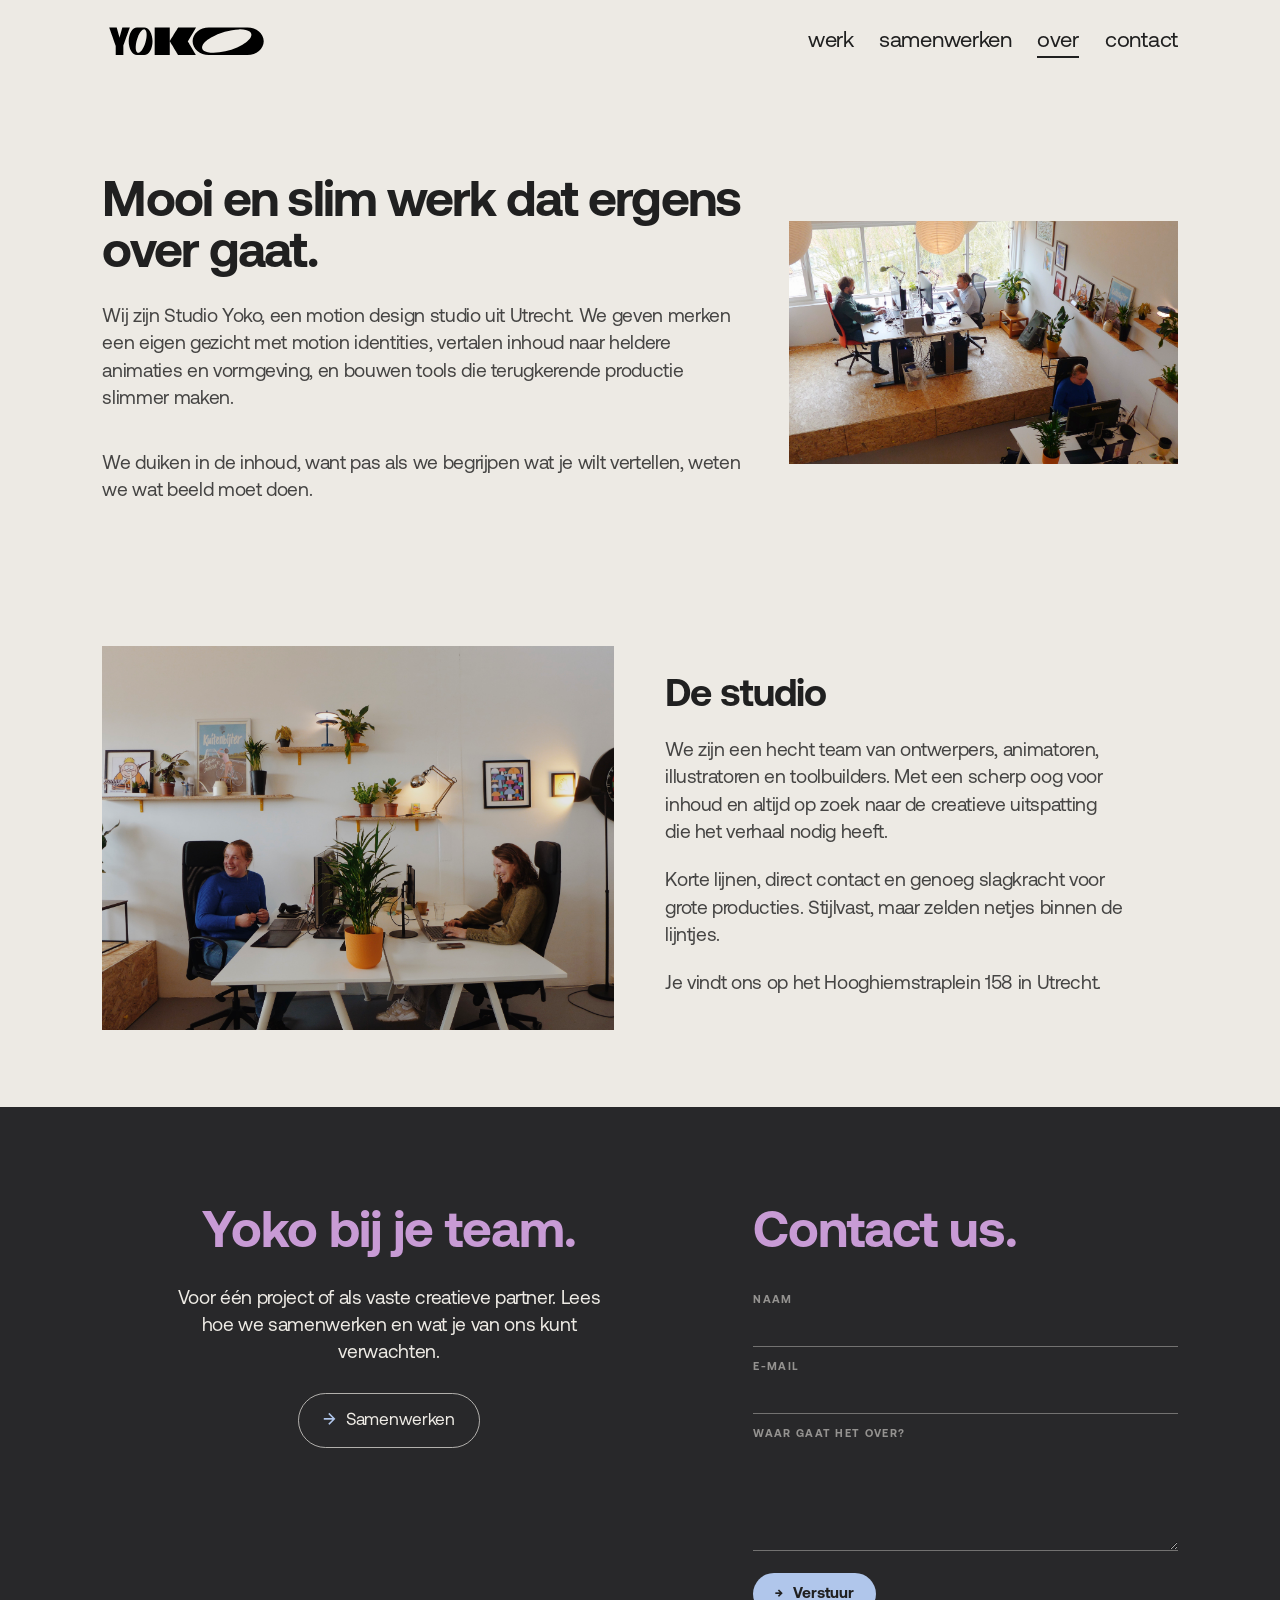
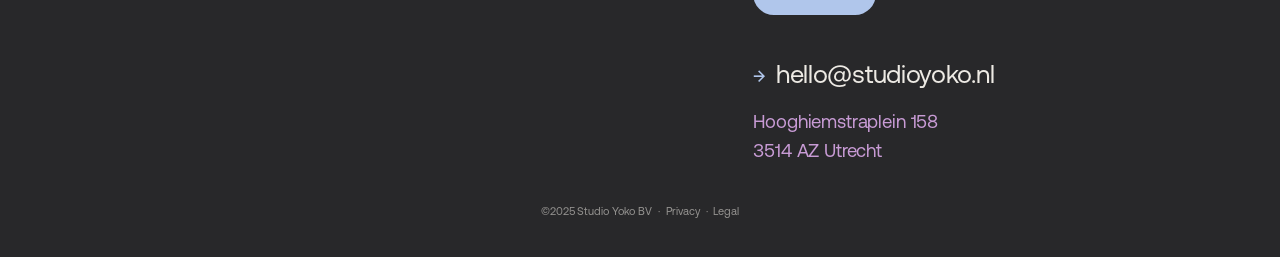
==== commit c124eaa9: "Widen About intro copy and reduce image column" ====
--- a/about.html
+++ b/about.html
@@ -8,7 +8,7 @@
     <link rel="icon" type="image/svg+xml" href="assets/favicon.svg">
     <link rel="icon" type="image/png" href="assets/favicon.png">
     <link rel="apple-touch-icon" href="assets/apple-touch-icon.png">
-    <link rel="stylesheet" href="css/style.css?v=180">
+    <link rel="stylesheet" href="css/style.css?v=181">
 </head>
 <body class="page--studio">
 
--- a/css/style.css
+++ b/css/style.css
@@ -3802,7 +3802,12 @@
 
 /* ===== Over ons: één kop, één tekststijl ===== */
 .about-intro { align-items: center; }
-.about-intro .reel-sub__intro-text { display: grid; gap: clamp(18px, 1.8vw, 28px); max-width: 48ch; }
+.about-intro .reel-sub__intro-text { display: grid; gap: clamp(18px, 1.8vw, 28px); max-width: none; }
+@media (min-width: 821px) {
+    .reel-sub--intro.about-intro {
+        grid-template-columns: minmax(0, 1.25fr) minmax(0, 0.75fr);
+    }
+}
 body.page--studio .about-intro .about-intro__lead {
     margin: 0;
     color: var(--dark);
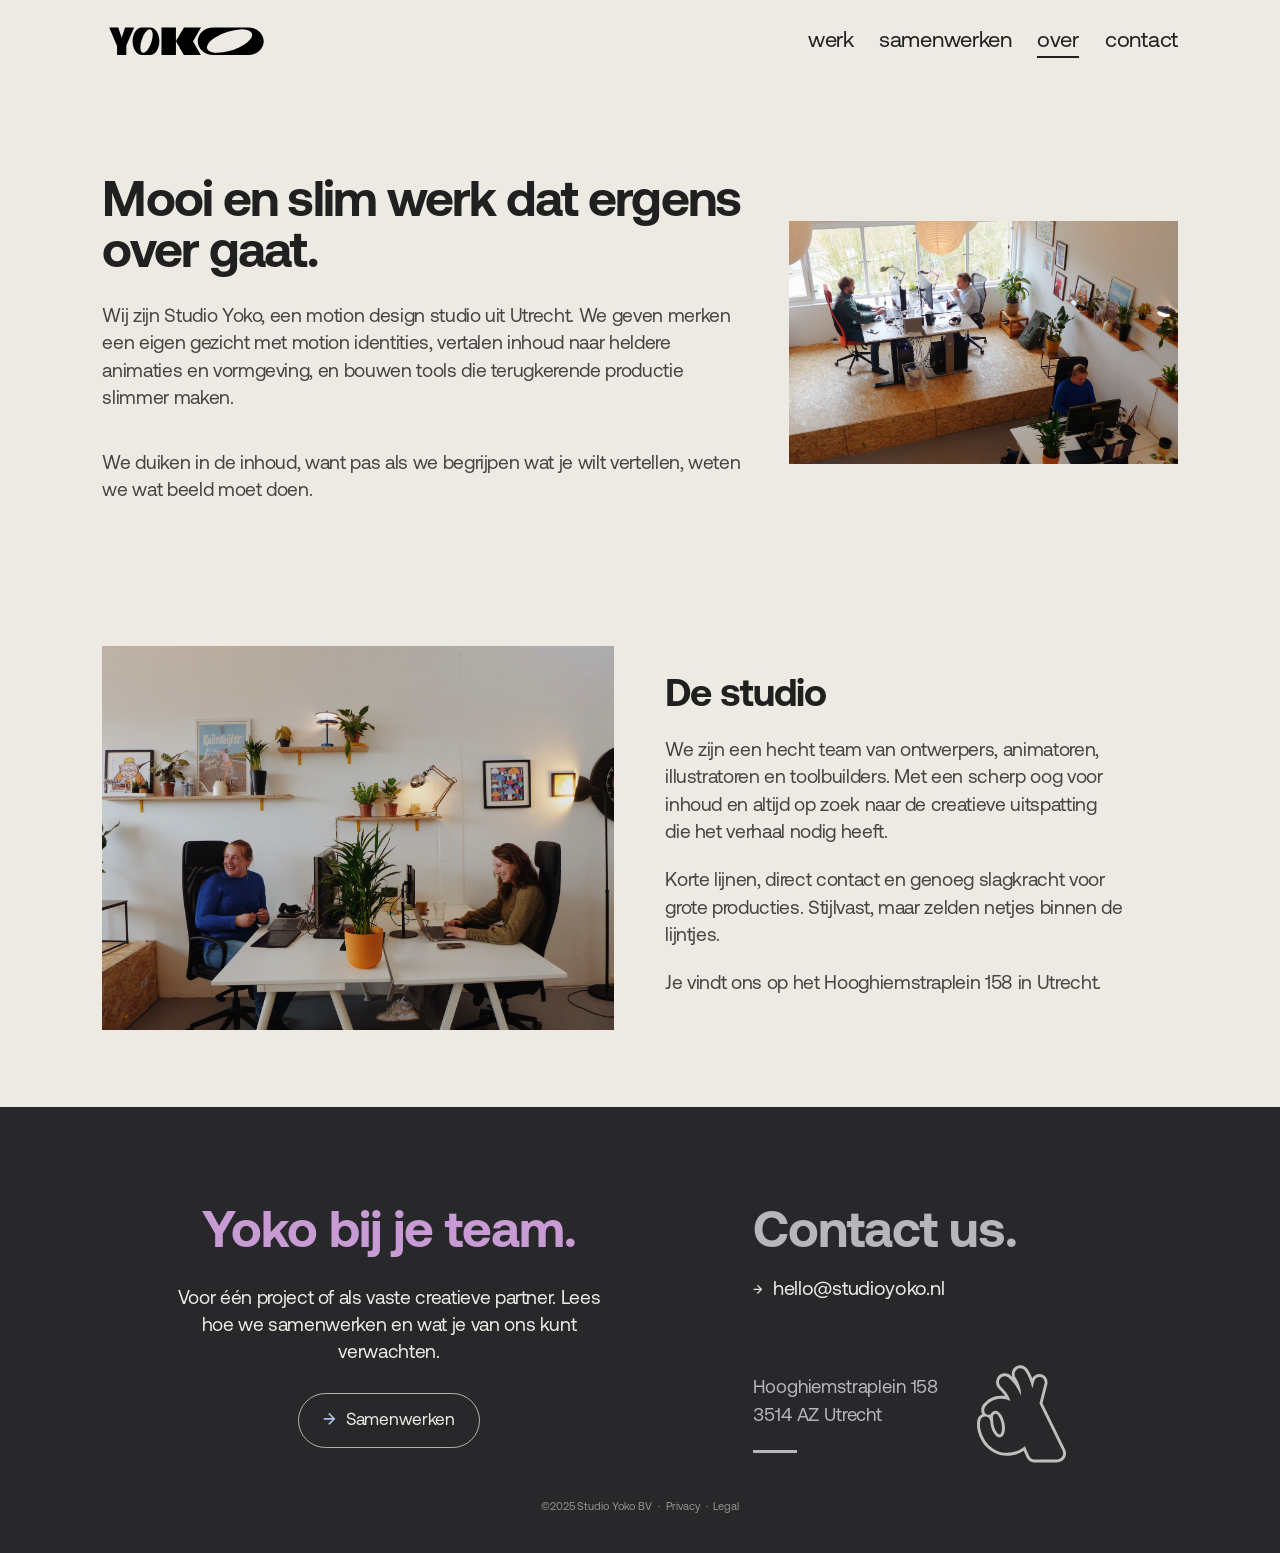
==== commit a493ec51: "Use direct contact footer without forms" ====
--- a/about.html
+++ b/about.html
@@ -8,7 +8,7 @@
     <link rel="icon" type="image/svg+xml" href="assets/favicon.svg">
     <link rel="icon" type="image/png" href="assets/favicon.png">
     <link rel="apple-touch-icon" href="assets/apple-touch-icon.png">
-    <link rel="stylesheet" href="css/style.css?v=181">
+    <link rel="stylesheet" href="css/style.css?v=182">
 </head>
 <body class="page--studio">
 
@@ -72,34 +72,20 @@
                 <p class="about-footer__copy">Voor één project of als vaste creatieve partner. Lees hoe we samenwerken en wat je van ons kunt verwachten.</p>
                 <a href="samenwerken.html" class="cta-link footer__cta"><span class="cta-arrow">→</span> Samenwerken</a>
             </section>
-            <section class="footer__contact">
+            <section class="footer__contact footer__contact--direct footer__contact--compact">
                 <p class="footer__label">Contact</p>
                 <h2 class="footer__title">Contact us.</h2>
-                <form class="contact-form" action="mailto:hello@studioyoko.nl" method="post" enctype="text/plain">
-                    <label class="contact-form__row">
-                        <span class="contact-form__label">Naam</span>
-                        <input class="contact-form__input" type="text" name="naam" required autocomplete="name">
-                    </label>
-                    <label class="contact-form__row">
-                        <span class="contact-form__label">E-mail</span>
-                        <input class="contact-form__input" type="email" name="email" required autocomplete="email">
-                    </label>
-                    <label class="contact-form__row">
-                        <span class="contact-form__label">Waar gaat het over?</span>
-                        <textarea class="contact-form__input contact-form__input--area" name="bericht" rows="4" required></textarea>
-                    </label>
-                    <button class="contact-form__btn" type="submit">
-                        <span class="cta-arrow">→</span> Verstuur
-                    </button>
-                </form>
                 <div class="footer__info">
                     <a href="mailto:hello@studioyoko.nl" class="cta-link footer__email">
                         <span class="cta-arrow">→</span> hello@studioyoko.nl
                     </a>
+                    <div class="footer__contact-details">
                     <address class="footer__address">
                         Hooghiemstraplein 158<br>
                         3514 AZ Utrecht
                     </address>
+                    <img class="footer__contact-symbol" src="assets/cursor-ok.svg" alt="" aria-hidden="true">
+                    </div>
                 </div>
             </section>
         </div>
--- a/css/style.css
+++ b/css/style.css
@@ -3827,6 +3827,29 @@
     line-height: 1.42;
     letter-spacing: -0.018em;
 }
+.footer__contact--compact .footer__title,
+.footer__contact--compact .footer__address { color: var(--gray); }
+.footer__contact--compact .cta-arrow { color: var(--cream); }
+.footer__contact-details {
+    display: flex;
+    align-items: center;
+    flex-wrap: wrap;
+    gap: clamp(24px, 3vw, 48px);
+    margin-top: clamp(20px, 3vw, 48px);
+}
+.footer__contact-details .footer__address::after {
+    content: "";
+    display: block;
+    width: 44px;
+    height: 3px;
+    margin-top: 18px;
+    background: currentColor;
+}
+.footer__contact-symbol {
+    width: clamp(72px, 7vw, 110px);
+    height: auto;
+    filter: brightness(0) invert(75%);
+}
 @media (max-width: 720px) {
     .about-footer__copy {
         font-size: var(--type-reading-mobile);
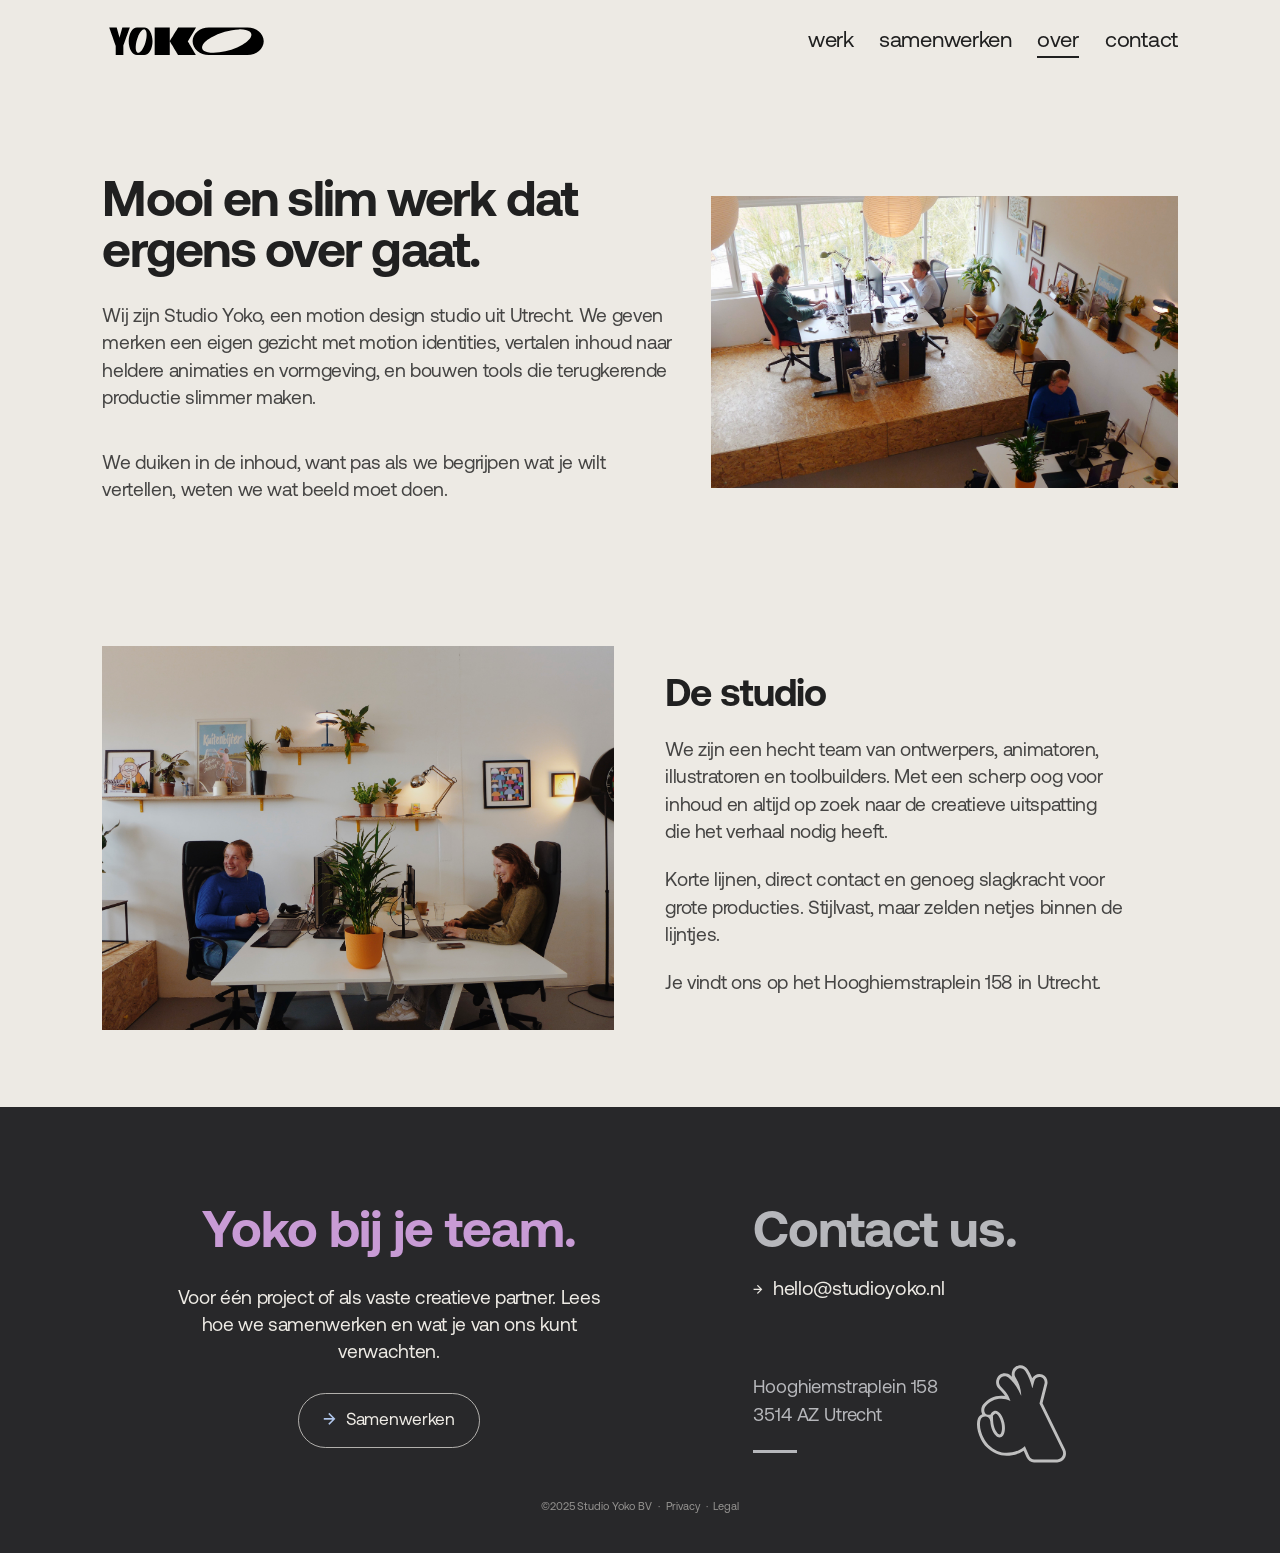
==== commit 1d142ed1: "Balance About intro column and reading width" ====
--- a/about.html
+++ b/about.html
@@ -8,7 +8,7 @@
     <link rel="icon" type="image/svg+xml" href="assets/favicon.svg">
     <link rel="icon" type="image/png" href="assets/favicon.png">
     <link rel="apple-touch-icon" href="assets/apple-touch-icon.png">
-    <link rel="stylesheet" href="css/style.css?v=182">
+    <link rel="stylesheet" href="css/style.css?v=183">
 </head>
 <body class="page--studio">
 
--- a/css/style.css
+++ b/css/style.css
@@ -3805,7 +3805,7 @@
 .about-intro .reel-sub__intro-text { display: grid; gap: clamp(18px, 1.8vw, 28px); max-width: none; }
 @media (min-width: 821px) {
     .reel-sub--intro.about-intro {
-        grid-template-columns: minmax(0, 1.25fr) minmax(0, 0.75fr);
+        grid-template-columns: minmax(0, 1.1fr) minmax(0, 0.9fr);
     }
 }
 body.page--studio .about-intro .about-intro__lead {
@@ -3816,6 +3816,7 @@
     line-height: 1.02;
     letter-spacing: -0.035em;
 }
+.about-intro .reel-sub__intro-text p { max-width: 52ch; }
 body.page--studio .about-intro .reel-sub__intro-text p,
 body.page--studio .studio__split .studio__body p {
     color: rgba(32, 32, 32, 0.82);
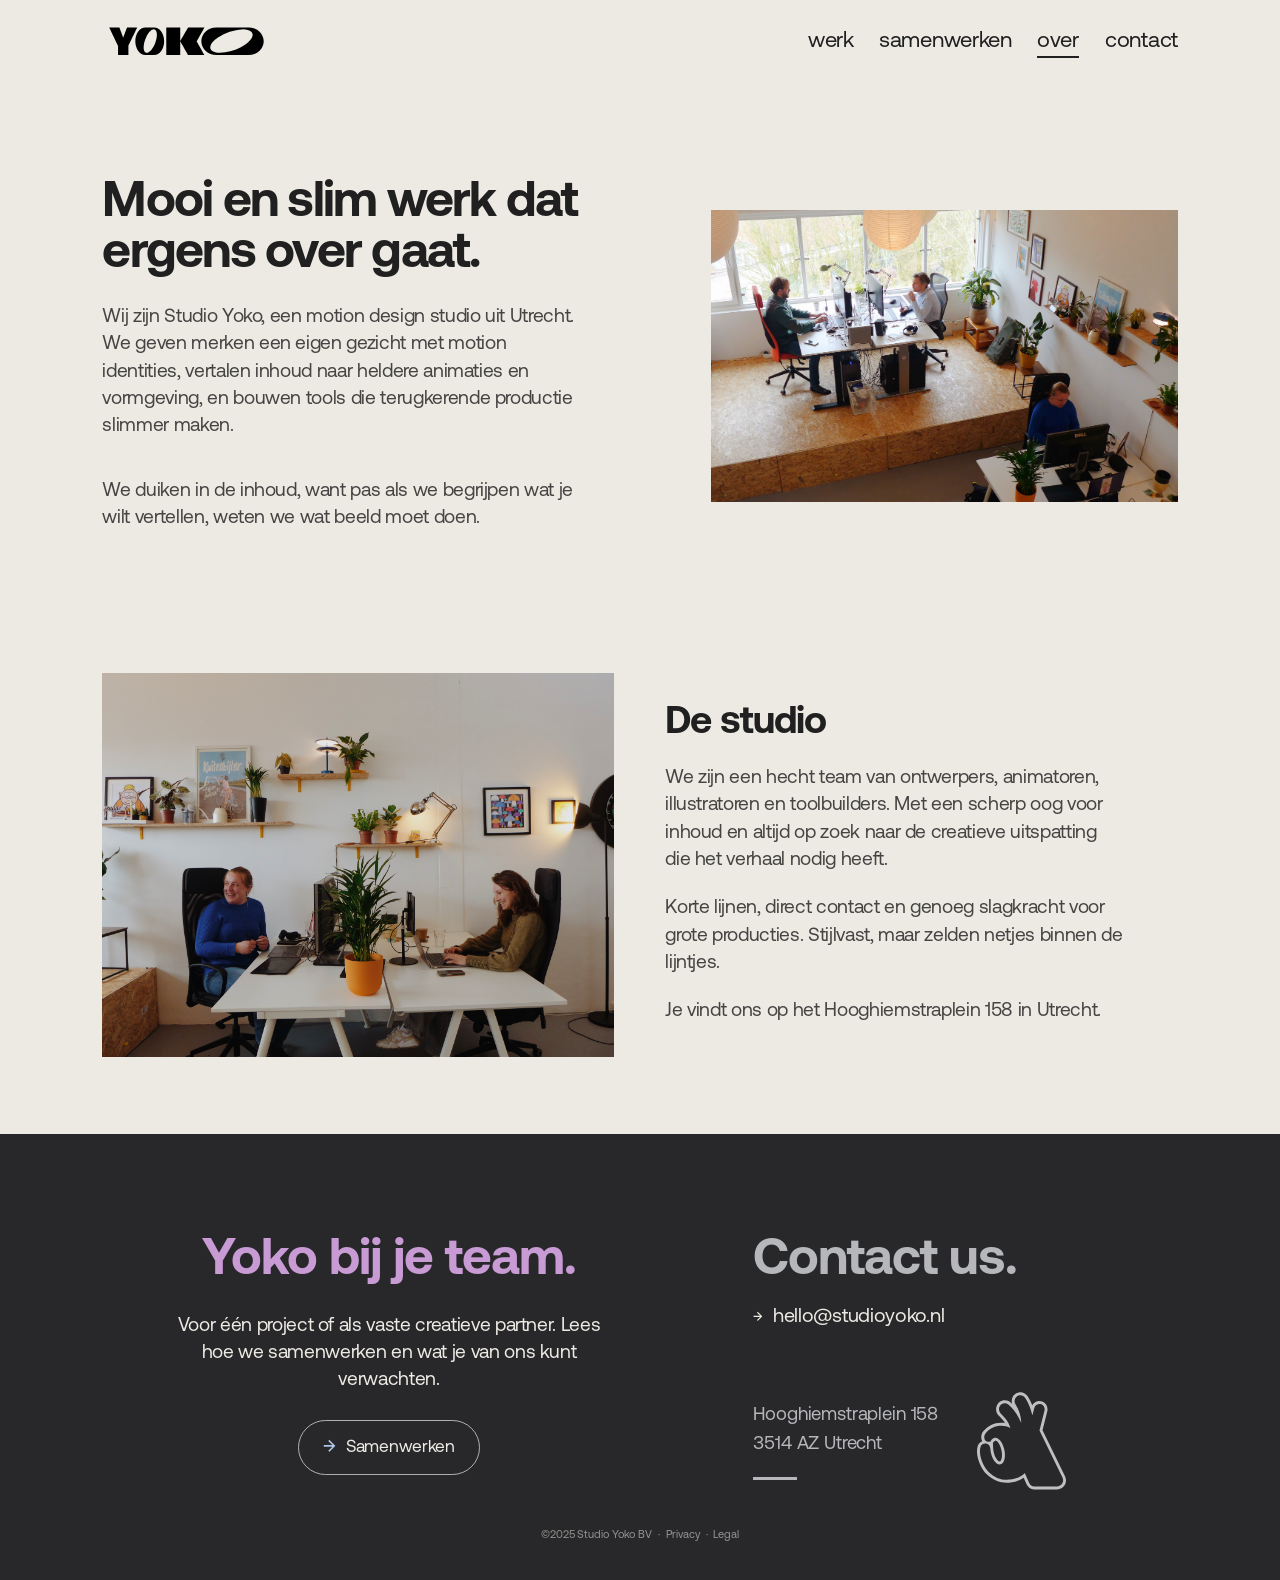
==== commit d47768c1: "Narrow About body copy independently of heading" ====
--- a/about.html
+++ b/about.html
@@ -8,7 +8,7 @@
     <link rel="icon" type="image/svg+xml" href="assets/favicon.svg">
     <link rel="icon" type="image/png" href="assets/favicon.png">
     <link rel="apple-touch-icon" href="assets/apple-touch-icon.png">
-    <link rel="stylesheet" href="css/style.css?v=183">
+    <link rel="stylesheet" href="css/style.css?v=184">
 </head>
 <body class="page--studio">
 
--- a/css/style.css
+++ b/css/style.css
@@ -3816,7 +3816,7 @@
     line-height: 1.02;
     letter-spacing: -0.035em;
 }
-.about-intro .reel-sub__intro-text p { max-width: 52ch; }
+.about-intro .reel-sub__intro-text p { max-width: 40ch; }
 body.page--studio .about-intro .reel-sub__intro-text p,
 body.page--studio .studio__split .studio__body p {
     color: rgba(32, 32, 32, 0.82);
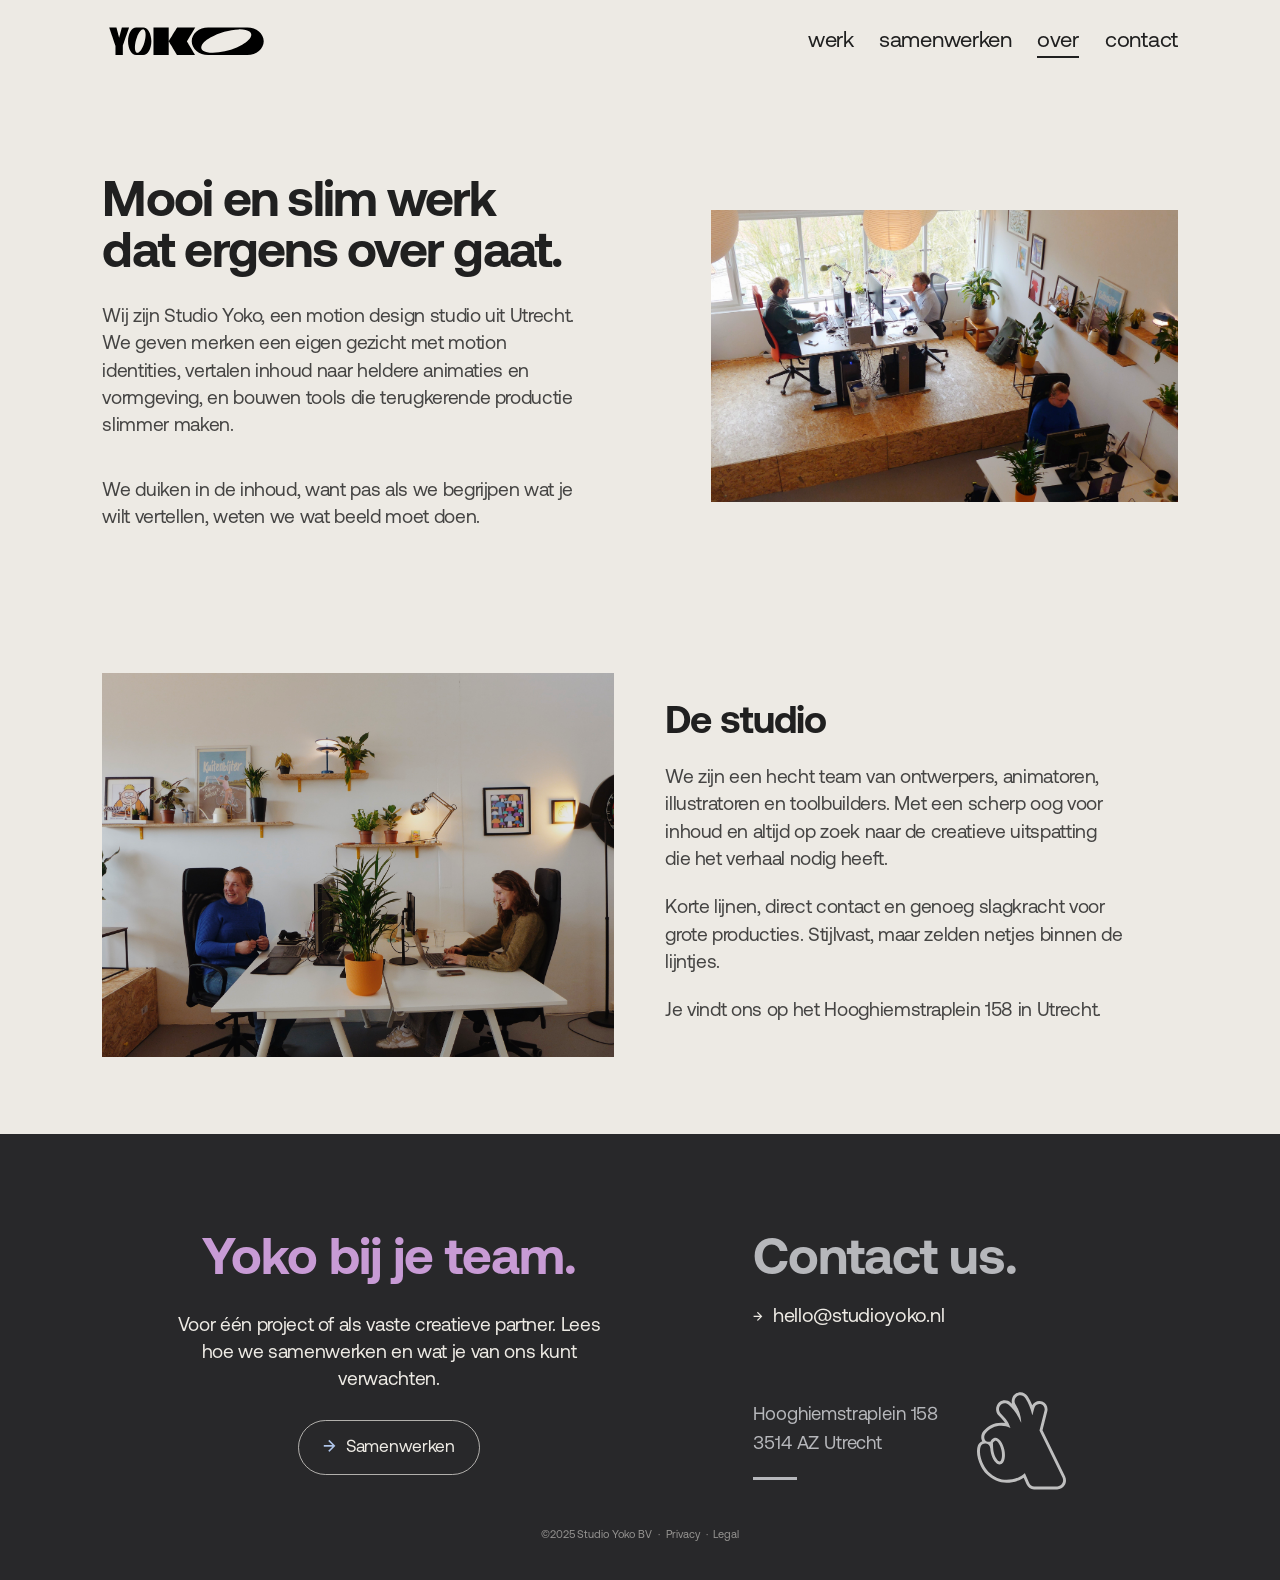
==== commit e97f8357: "Break About headline before dat ergens over gaat" ====
--- a/about.html
+++ b/about.html
@@ -28,7 +28,7 @@
     <section class="reel-sub reel-sub--intro about-carousel-intro about-intro js-fade">
         <div class="reel-sub__left">
             <div class="reel-sub__intro-text">
-                <h1 class="about-intro__lead">Mooi en slim werk dat ergens over gaat.</h1>
+                <h1 class="about-intro__lead">Mooi en slim werk<br>dat ergens over gaat.</h1>
                 <p>Wij zijn Studio Yoko, een motion design studio uit Utrecht. We geven merken een eigen gezicht met motion identities, vertalen inhoud naar heldere animaties en vormgeving, en bouwen tools die terugkerende productie slimmer maken.</p>
                 <p>We duiken in de inhoud, want pas als we begrijpen wat je wilt vertellen, weten we wat beeld moet doen.</p>
             </div>
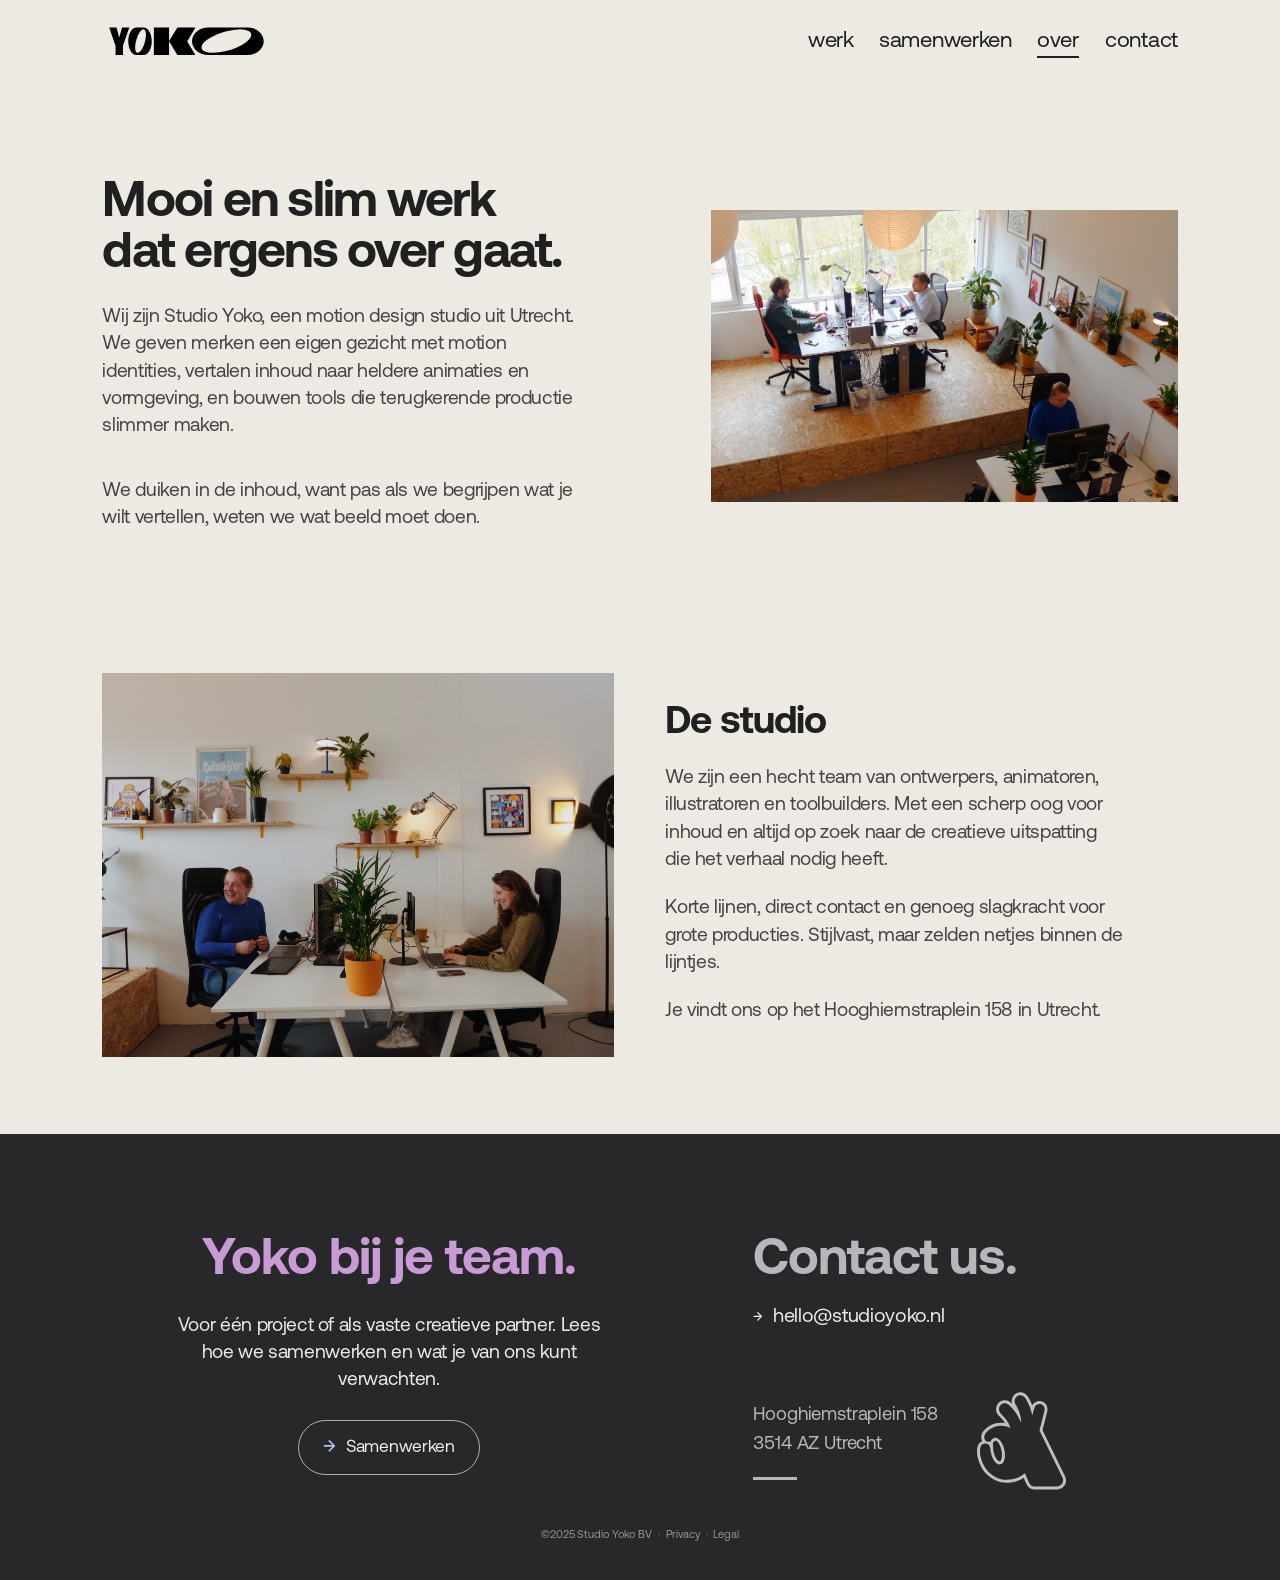
==== commit d80c51e0: "Match SAS hover to header and remove construction fallback sitewide" ====
--- a/about.html
+++ b/about.html
@@ -8,7 +8,7 @@
     <link rel="icon" type="image/svg+xml" href="assets/favicon.svg">
     <link rel="icon" type="image/png" href="assets/favicon.png">
     <link rel="apple-touch-icon" href="assets/apple-touch-icon.png">
-    <link rel="stylesheet" href="css/style.css?v=184">
+    <link rel="stylesheet" href="css/style.css?v=186">
 </head>
 <body class="page--studio">
 
--- a/css/style.css
+++ b/css/style.css
@@ -874,18 +874,6 @@
     background: var(--dark);
     width: 100%;
 }
-.work-item__media::before {
-    content: "🚧";
-    position: absolute;
-    inset: 0;
-    display: flex;
-    align-items: center;
-    justify-content: center;
-    font-size: clamp(48px, 6vw, 96px);
-    color: var(--accent);
-    background: repeating-linear-gradient(45deg, rgba(0,0,0,0.06) 0 14px, rgba(0,0,0,0) 14px 28px);
-    z-index: 0;
-}
 
 /* Aspect ratios — uniform per rij zodat items netjes uitlijnen */
 .work-item[data-size="full"]   .work-item__media { aspect-ratio: 16/7; }
@@ -3808,7 +3796,8 @@
         grid-template-columns: minmax(0, 1.1fr) minmax(0, 0.9fr);
     }
 }
-body.page--studio .about-intro .about-intro__lead {
+body.page--studio .about-intro .about-intro__lead,
+body.page--studio .collab__hero h1 {
     margin: 0;
     color: var(--dark);
     font-size: clamp(34px, 3.9vw, 60px);
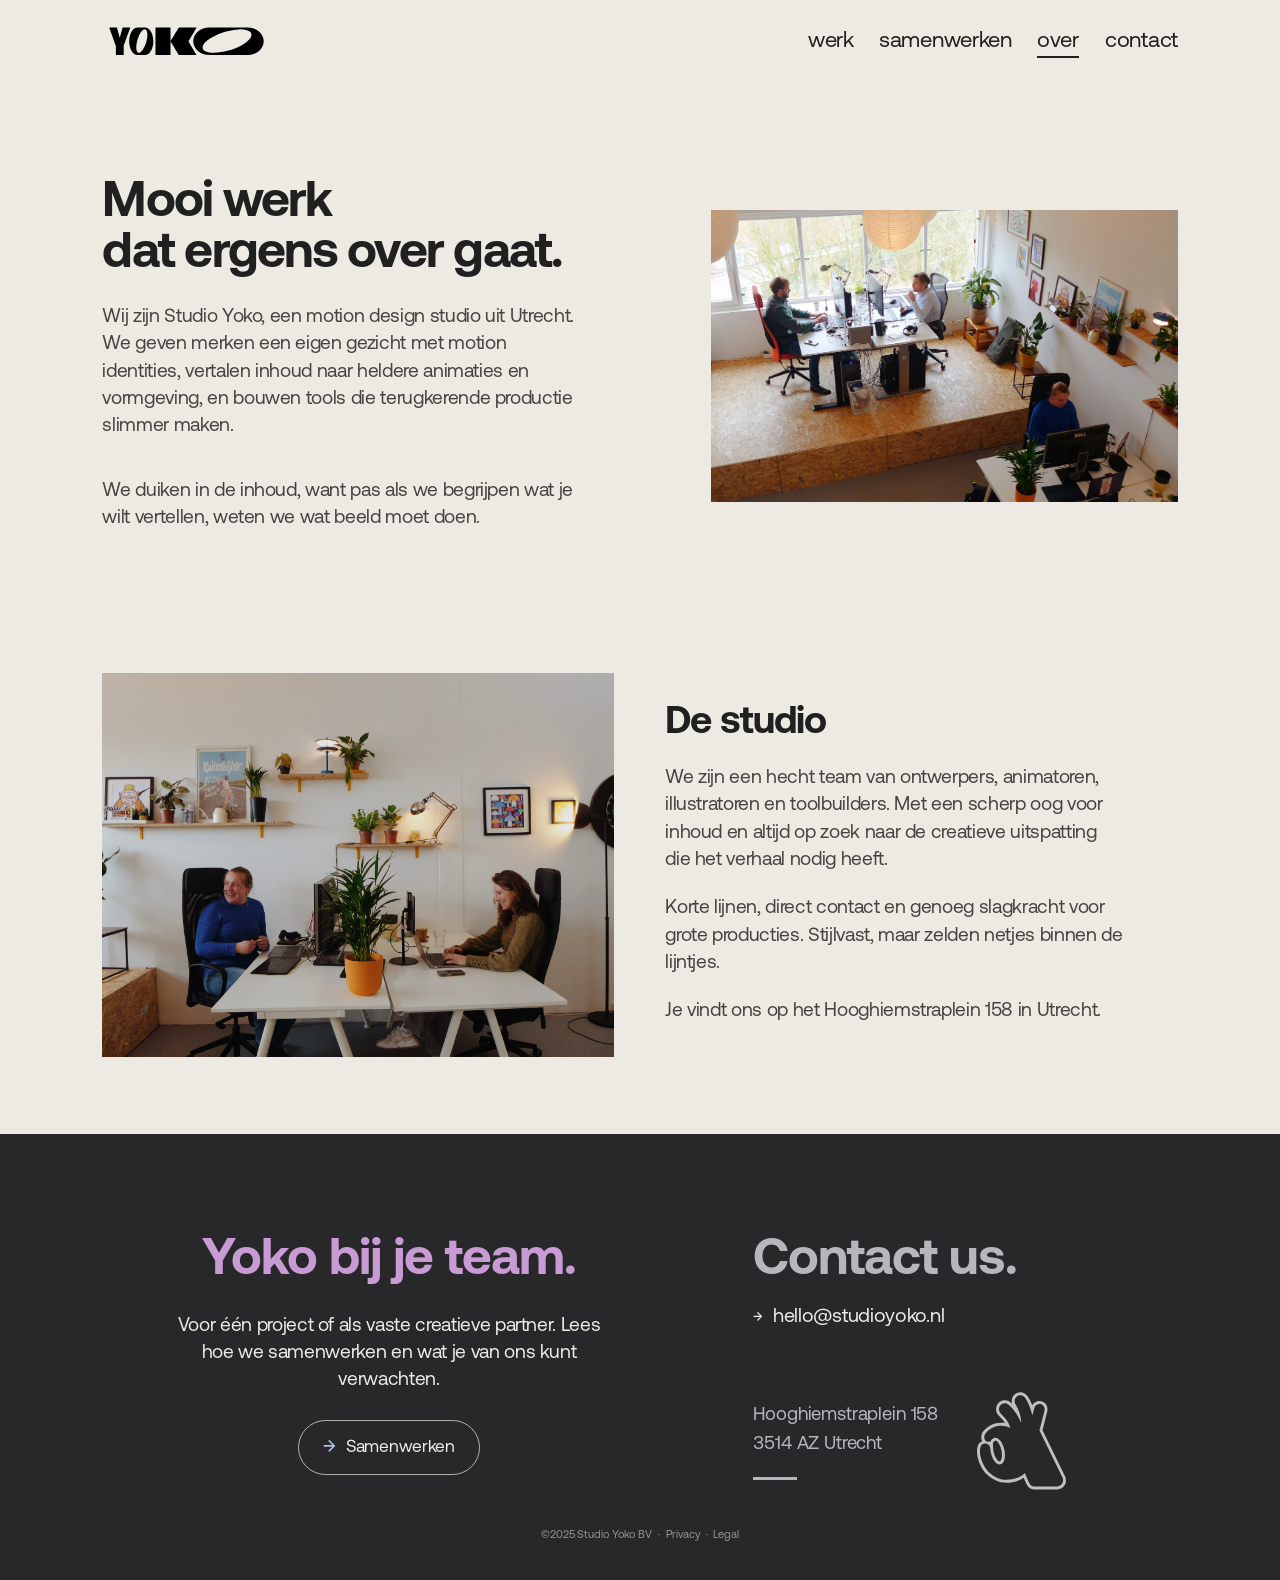
==== commit e9602e02: "Simplify About heading to Mooi werk" ====
--- a/about.html
+++ b/about.html
@@ -4,7 +4,7 @@
     <meta charset="UTF-8">
     <meta name="viewport" content="width=device-width, initial-scale=1.0">
     <title>Over — Studio Yoko</title>
-    <meta name="description" content="Studio Yoko is een motion design studio uit Utrecht. We maken motion identities, animaties, vormgeving en tools. Mooi en slim werk dat ergens over gaat.">
+    <meta name="description" content="Studio Yoko is een motion design studio uit Utrecht. We maken motion identities, animaties, vormgeving en tools. Mooi werk dat ergens over gaat.">
     <link rel="icon" type="image/svg+xml" href="assets/favicon.svg">
     <link rel="icon" type="image/png" href="assets/favicon.png">
     <link rel="apple-touch-icon" href="assets/apple-touch-icon.png">
@@ -28,7 +28,7 @@
     <section class="reel-sub reel-sub--intro about-carousel-intro about-intro js-fade">
         <div class="reel-sub__left">
             <div class="reel-sub__intro-text">
-                <h1 class="about-intro__lead">Mooi en slim werk<br>dat ergens over gaat.</h1>
+                <h1 class="about-intro__lead">Mooi werk<br>dat ergens over gaat.</h1>
                 <p>Wij zijn Studio Yoko, een motion design studio uit Utrecht. We geven merken een eigen gezicht met motion identities, vertalen inhoud naar heldere animaties en vormgeving, en bouwen tools die terugkerende productie slimmer maken.</p>
                 <p>We duiken in de inhoud, want pas als we begrijpen wat je wilt vertellen, weten we wat beeld moet doen.</p>
             </div>
